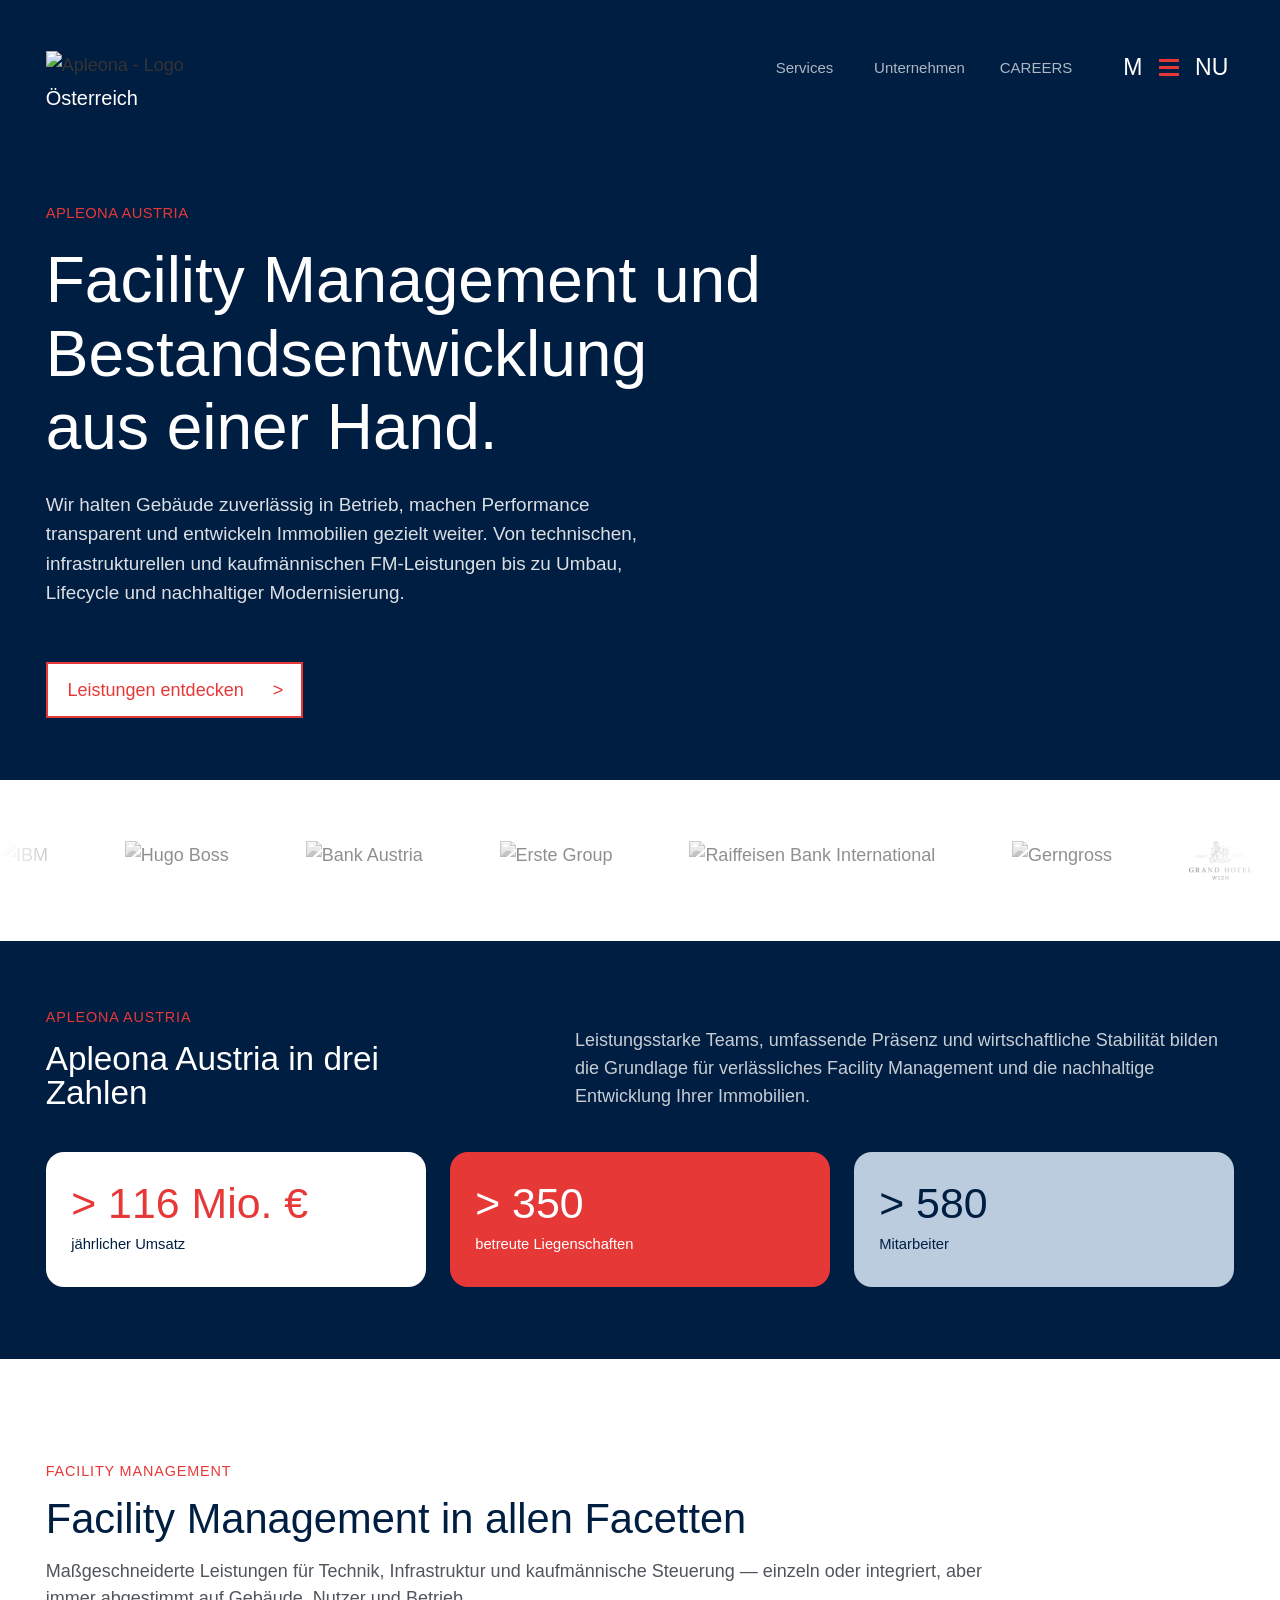
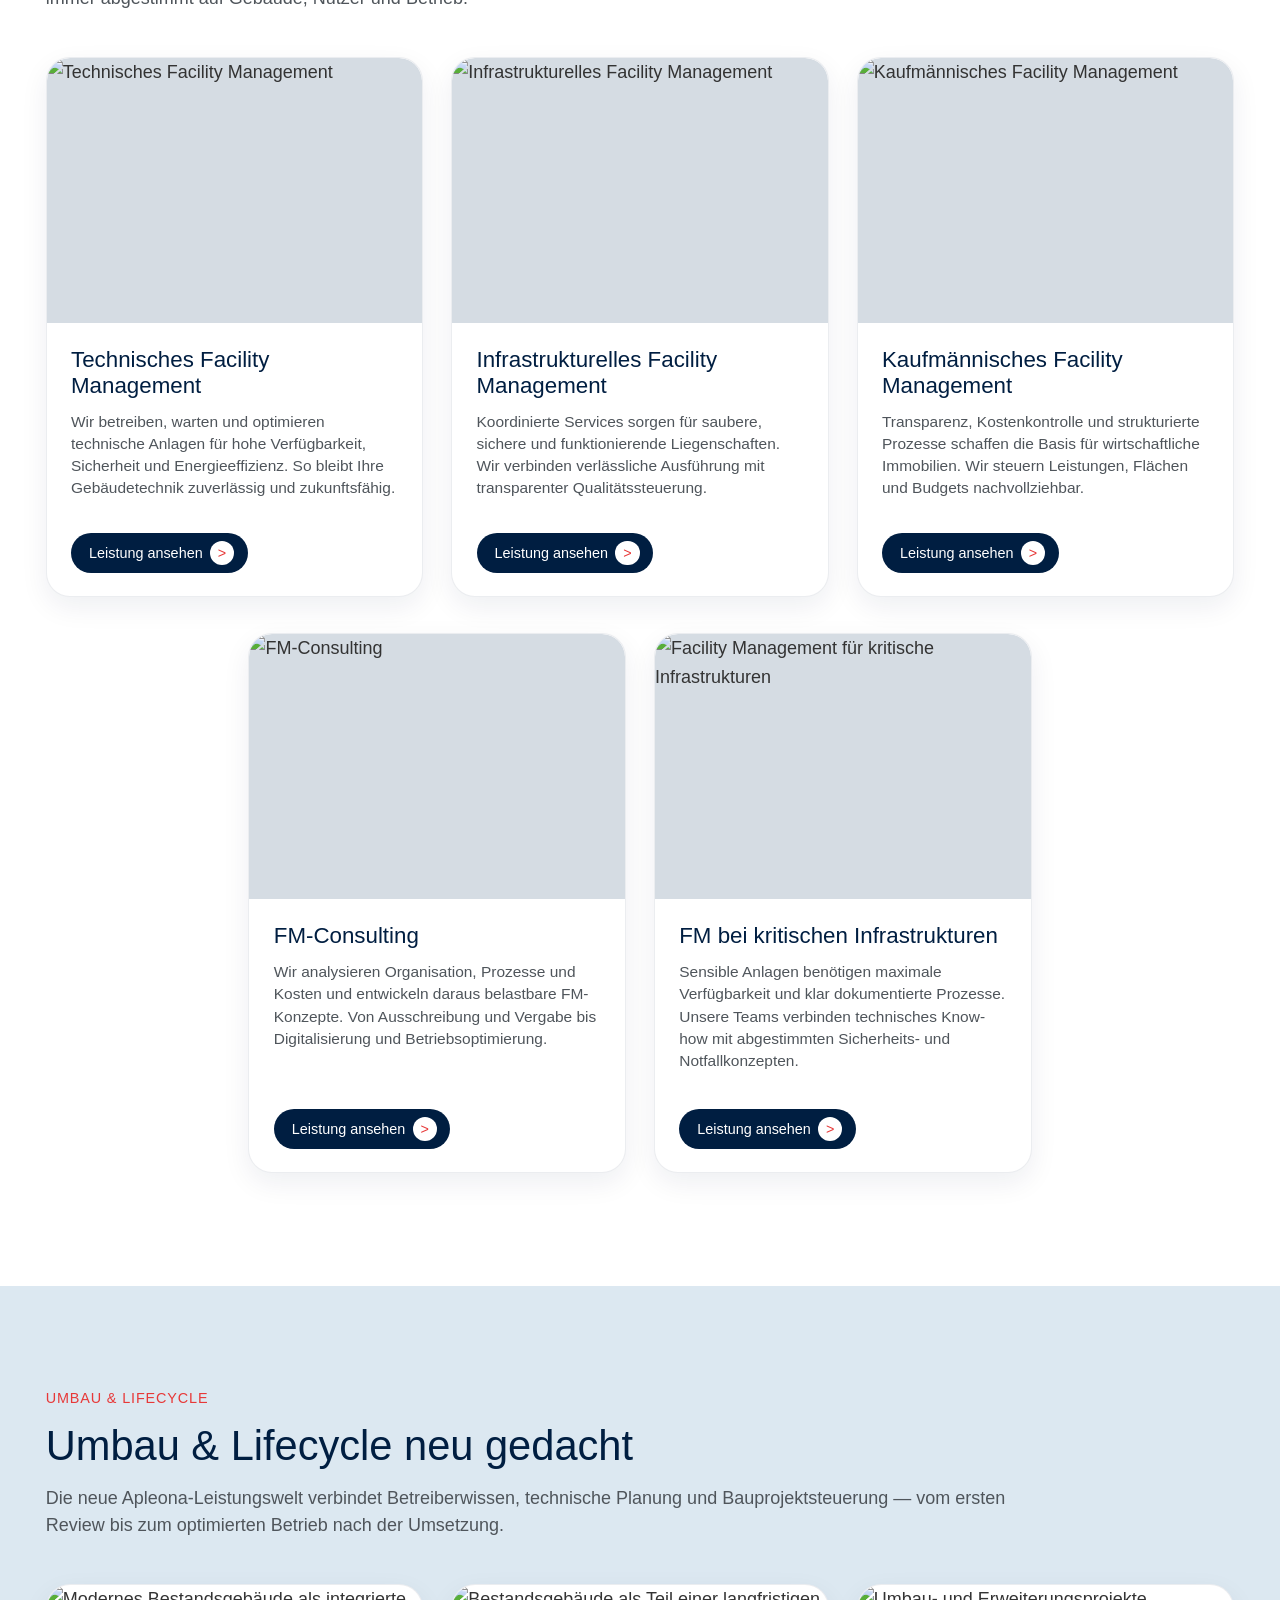
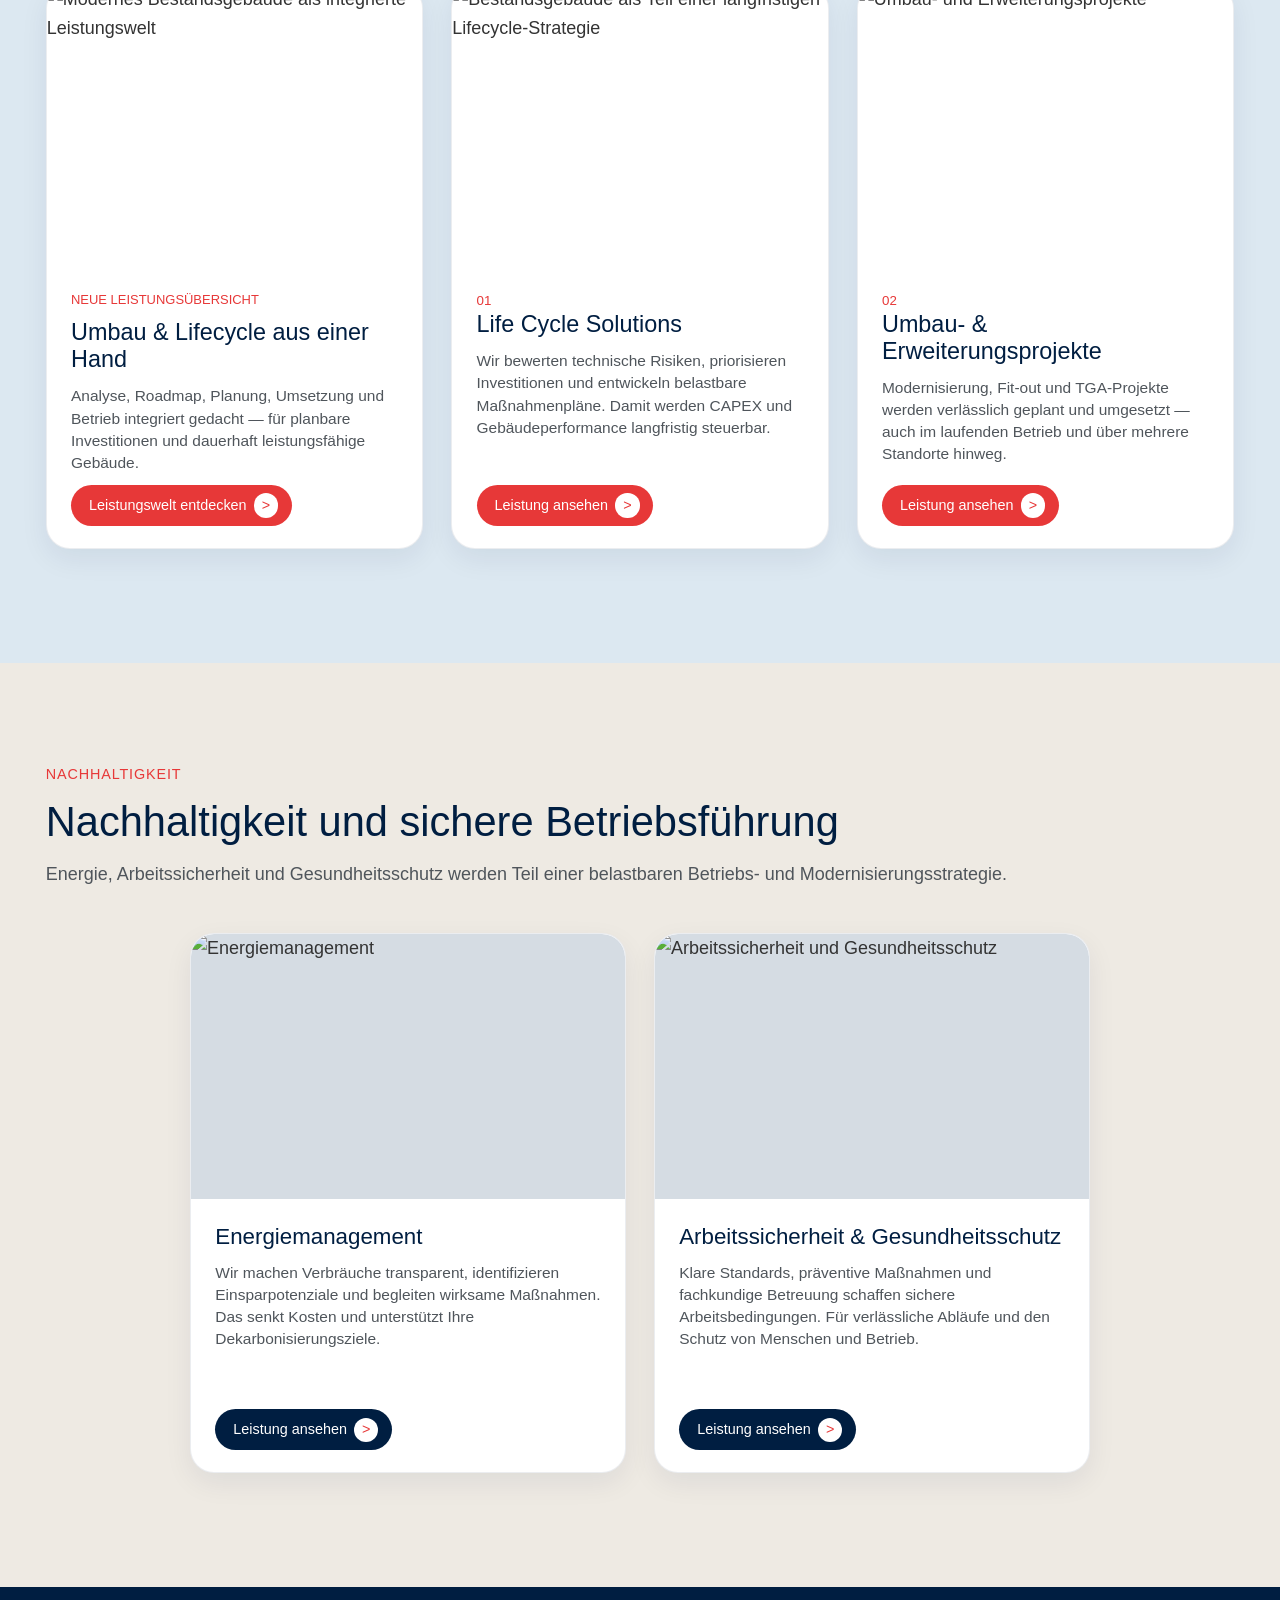
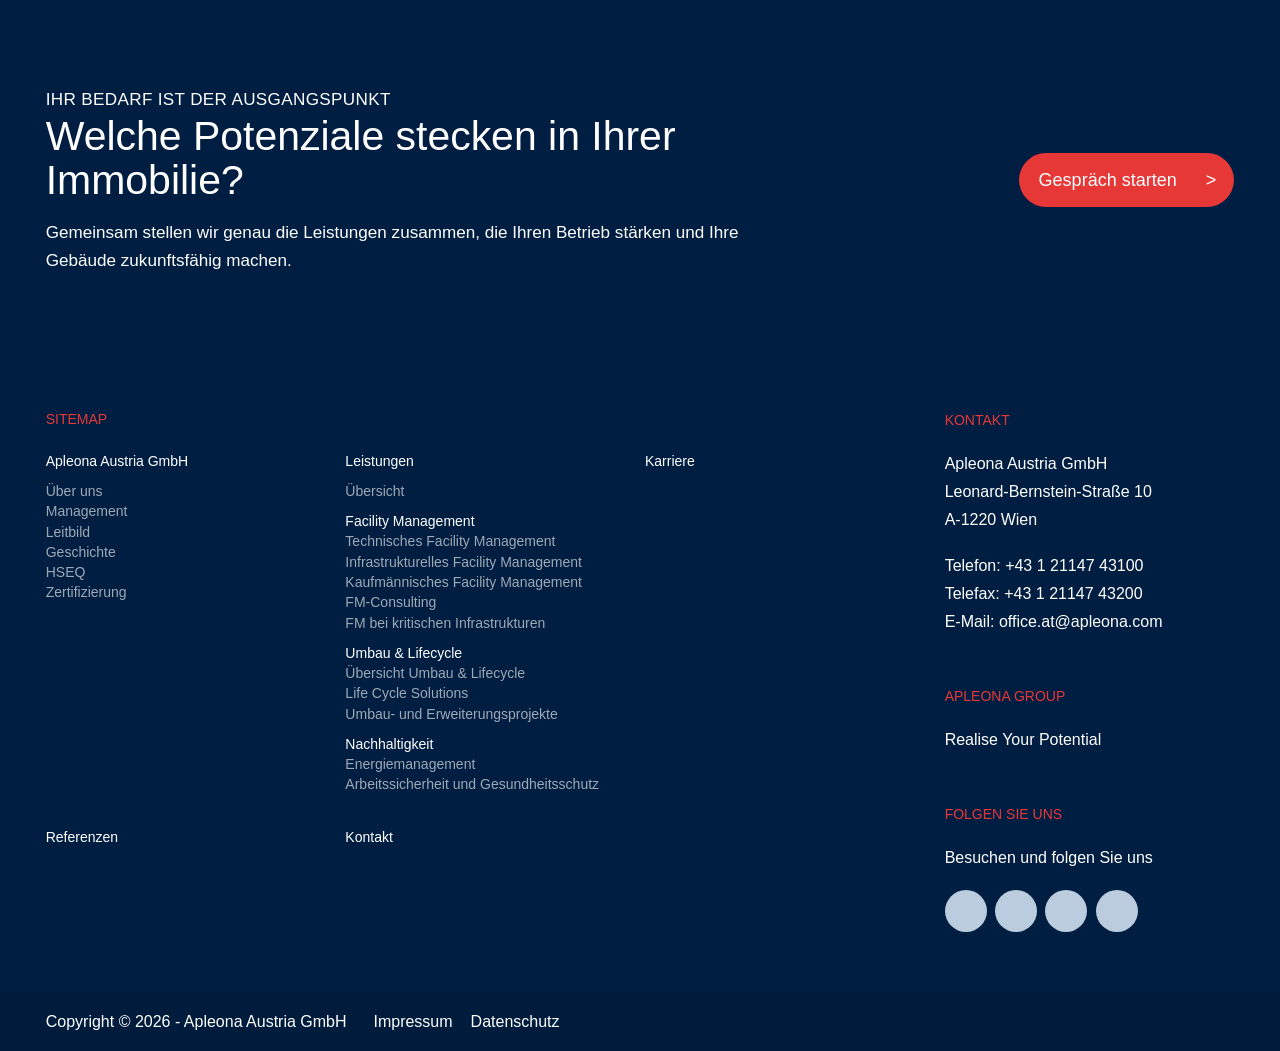
==== leistungen.html @ 9e75af47 "Add services overview page with video hero and polish styling Introduces leistungen.html with a full" ====
<!doctype html>
<html lang="de">
  <head>
    <meta charset="UTF-8" />
    <meta name="viewport" content="width=device-width, initial-scale=1.0" />
    <title>Leistungen | Apleona Austria GmbH</title>
    <meta
      name="description"
      content="Alle Leistungen von Apleona Austria im Überblick: Facility Management, Umbau &amp; Lifecycle sowie nachhaltige Gebäudelösungen."
    />
    <link rel="stylesheet" href="styles.css?v=20260805-13" />
  </head>
  <body class="home services-overview-page">
    <header class="header">
      <div class="header__inner">
        <a class="header__logo" href="index.html">
          <img
            src="https://apleona.at/typo3conf/ext/lin_template/Resources/Public/Images/logo.svg"
            width="223"
            height="33"
            alt="Apleona - Logo"
          />
          <span>Österreich</span>
        </a>

        <nav class="header__quicklinks" aria-label="Schnellnavigation">
          <button type="button" data-flyout-target="services">Services</button>
          <button type="button" data-flyout-target="company">
            Unternehmen
          </button>
          <a href="https://apleona.at/karriere/">Careers</a>
        </nav>

        <button
          class="header__toggle"
          type="button"
          aria-controls="flyout"
          aria-expanded="false"
        >
          <span>M</span>
          <span class="header__icon" aria-hidden="true"></span>
          <span>NU</span>
        </button>
      </div>

      <div class="flyout" id="flyout" aria-hidden="true">
        <div class="flyout__bar">
          <a class="flyout__brand" href="index.html">
            <img
              src="https://apleona.at/typo3conf/ext/lin_template/Resources/Public/Images/logo.svg"
              width="223"
              height="33"
              alt="Apleona - Logo"
            />
            <span>Realising potential</span>
          </a>
          <button
            class="flyout__close"
            type="button"
            aria-label="Menü schließen"
          >
            ×
          </button>
        </div>

        <div class="flyout__inner">
          <nav class="flyout__primary" aria-label="Hauptnavigation">
            <button type="button" data-menu-panel="company">
              Apleona Austria GmbH
            </button>
            <button type="button" data-menu-panel="services">Leistungen</button>
            <a href="https://apleona.at/karriere/">Karriere</a>
            <a href="https://apleona.at/referenzen/">Referenzen</a>
            <a href="https://apleona.at/kontakt/">Kontakt</a>
          </nav>

          <section class="flyout__secondary" data-panel="company">
            <h2>Apleona Austria GmbH</h2>
            <a href="https://apleona.at/apleona-austria-gmbh/ueber-uns/"
              >Über uns</a
            >
            <a href="https://apleona.at/apleona-austria-gmbh/management/"
              >Management</a
            >
            <a href="https://apleona.at/apleona-austria-gmbh/leitbild/"
              >Leitbild</a
            >
            <a href="https://apleona.at/apleona-austria-gmbh/geschichte/"
              >Geschichte</a
            >
            <a href="https://apleona.at/apleona-austria-gmbh/hseq/">HSEQ</a>
            <a href="https://apleona.at/apleona-austria-gmbh/zertifizierung/"
              >Zertifizierung</a
            >
          </section>

          <section class="flyout__secondary" data-panel="services">
            <h2>Leistungen</h2>
            <a href="leistungen.html">Übersicht</a>
            <button type="button" data-service-panel="facility">
              Facility Management
            </button>
            <button type="button" data-service-panel="real-estate">
              Umbau &amp; Lifecycle
            </button>
            <button type="button" data-service-panel="sustainability">
              Nachhaltigkeit
            </button>
          </section>

          <section
            class="flyout__tertiary"
            data-service-panel-content="facility"
          >
            <h2>Facility Management</h2>
            <a href="https://apleona.at/leistungen/technisches-facility-management/"
              >Technisches Facility Management</a
            >
            <a href="https://apleona.at/leistungen/infrastrukturelles-facility-management/"
              >Infrastrukturelles Facility Management</a
            >
            <a href="https://apleona.at/leistungen/kaufmaennisches-facility-management/"
              >Kaufmännisches Facility Management</a
            >
            <a href="https://apleona.at/leistungen/fm-consulting/"
              >FM-Consulting</a
            >
            <a href="https://apleona.at/leistungen/fm-bei-kritischen-infrastrukturen/"
              >FM bei kritischen Infrastrukturen</a
            >
          </section>

          <section
            class="flyout__tertiary"
            data-service-panel-content="real-estate"
          >
            <h2>Umbau &amp; Lifecycle</h2>
            <a href="umbau-lifecycle.html">Übersicht Umbau &amp; Lifecycle</a>
            <a href="https://apleona.at/leistungen/lebenszyklus-life-cycle-solutions/"
              >Lebenszyklus - Life Cycle Solutions</a
            >
            <a href="https://apleona.at/leistungen/umbau-und-erweiterungsprojekte-modernisieren/"
              >Umbau- und Erweiterungsprojekte</a
            >
          </section>

          <section
            class="flyout__tertiary"
            data-service-panel-content="sustainability"
          >
            <h2>Nachhaltigkeit</h2>
            <a href="https://apleona.at/leistungen/energiemanagement/"
              >Energiemanagement</a
            >
            <a href="https://apleona.at/leistungen/arbeitssicherheit-und-gesundheitsschutz/"
              >Arbeitssicherheit und Gesundheitsschutz</a
            >
          </section>

          <form class="flyout__search" action="https://apleona.at/suche/">
            <input
              type="search"
              name="tx_indexedsearch_pi2[search][sword]"
              placeholder="Ihr Suchbegriff"
            />
            <button type="submit" aria-label="Suche starten"></button>
          </form>
          <div class="flyout__language">Deutsch | English</div>
        </div>
      </div>
    </header>

    <main class="main services-page">
      <section class="services-hero">
        <div class="services-hero__video-stack" aria-hidden="true">
          <video muted playsinline class="is-active" src="assets/Hintergrundvideo/istockphoto-1438969724-640_adpp_is.mp4"></video>
          <video muted playsinline src="assets/Hintergrundvideo/istockphoto-2262100203-640_adpp_is.mp4"></video>
          <video muted playsinline src="assets/Hintergrundvideo/istockphoto-1646724024-640_adpp_is.mp4"></video>
          <video muted playsinline src="assets/Hintergrundvideo/istockphoto-1436385009-640_adpp_is.mp4"></video>
        </div>
        <div class="services-hero__shade"></div>
        <div class="row services-hero__content">
          <div class="services-hero__copy">
            <p>Apleona Austria</p>
            <h1>
              <span>Facility Management</span>
              <span>und</span>
              <span>Bestandsentwicklung</span>
              <span>aus einer Hand.</span>
            </h1>
            <p class="services-hero__intro">
              Wir halten Gebäude zuverlässig in Betrieb, machen Performance
              transparent und entwickeln Immobilien gezielt weiter. Von
              technischen, infrastrukturellen und kaufmännischen FM-Leistungen
              bis zu Umbau, Lifecycle und nachhaltiger Modernisierung.
            </p>
            <a href="#facility-management">Leistungen entdecken</a>
          </div>
        </div>
      </section>

      <section class="client-logos" aria-label="Referenzkunden">
        <div class="client-logos__track">
          <div class="client-logos__group" aria-hidden="false">
            <img src="https://upload.wikimedia.org/wikipedia/commons/thumb/5/51/IBM_logo.svg/250px-IBM_logo.svg.png" alt="IBM" loading="lazy" />
            <img src="https://upload.wikimedia.org/wikipedia/commons/thumb/5/5e/Hugo_Boss_logo_2021.svg/250px-Hugo_Boss_logo_2021.svg.png" alt="Hugo Boss" loading="lazy" />
            <img src="https://upload.wikimedia.org/wikipedia/commons/thumb/3/3d/Bank_Austria_logo.svg/250px-Bank_Austria_logo.svg.png" alt="Bank Austria" loading="lazy" />
            <img src="https://upload.wikimedia.org/wikipedia/commons/thumb/2/2a/Logo_Erste_Group_2023.svg/250px-Logo_Erste_Group_2023.svg.png" alt="Erste Group" loading="lazy" />
            <img src="https://upload.wikimedia.org/wikipedia/commons/thumb/c/c3/Logo_Raiffeisen_Bank_International_RBI_relaunch_2023.svg/250px-Logo_Raiffeisen_Bank_International_RBI_relaunch_2023.svg.png" alt="Raiffeisen Bank International" loading="lazy" />
            <img src="https://www.gerngross.at/wp-content/themes/ses/assets/images/gerngross/logo/logo.svg?v=1785915413" alt="Gerngross" loading="lazy" />
            <img src="assets/logos/grand-hotel-wien.png" alt="Grand Hotel Wien" loading="lazy" />
          </div>
          <div class="client-logos__group" aria-hidden="true">
            <img src="https://upload.wikimedia.org/wikipedia/commons/thumb/5/51/IBM_logo.svg/250px-IBM_logo.svg.png" alt="" loading="lazy" />
            <img src="https://upload.wikimedia.org/wikipedia/commons/thumb/5/5e/Hugo_Boss_logo_2021.svg/250px-Hugo_Boss_logo_2021.svg.png" alt="" loading="lazy" />
            <img src="https://upload.wikimedia.org/wikipedia/commons/thumb/3/3d/Bank_Austria_logo.svg/250px-Bank_Austria_logo.svg.png" alt="" loading="lazy" />
            <img src="https://upload.wikimedia.org/wikipedia/commons/thumb/2/2a/Logo_Erste_Group_2023.svg/250px-Logo_Erste_Group_2023.svg.png" alt="" loading="lazy" />
            <img src="https://upload.wikimedia.org/wikipedia/commons/thumb/c/c3/Logo_Raiffeisen_Bank_International_RBI_relaunch_2023.svg/250px-Logo_Raiffeisen_Bank_International_RBI_relaunch_2023.svg.png" alt="" loading="lazy" />
            <img src="https://www.gerngross.at/wp-content/themes/ses/assets/images/gerngross/logo/logo.svg?v=1785915413" alt="" loading="lazy" />
            <img src="assets/logos/grand-hotel-wien.png" alt="" loading="lazy" />
          </div>
        </div>
      </section>

      <section class="services-kpis" aria-labelledby="kpi-heading">
        <div class="row services-kpis__intro">
          <div>
            <p>Apleona Austria</p>
            <h2 id="kpi-heading">Apleona Austria in drei Zahlen</h2>
          </div>
          <p>
            Leistungsstarke Teams, umfassende Präsenz und wirtschaftliche
            Stabilität bilden die Grundlage für verlässliches Facility
            Management und die nachhaltige Entwicklung Ihrer Immobilien.
          </p>
        </div>

        <div class="row services-kpis__grid">
          <article class="services-kpi services-kpi--light">
            <strong>&gt; 116 Mio. €</strong>
            <span>jährlicher Umsatz</span>
          </article>
          <article class="services-kpi services-kpi--red">
            <strong>&gt; 350</strong>
            <span>betreute Liegenschaften</span>
          </article>
          <article class="services-kpi services-kpi--blue">
            <strong>&gt; 580</strong>
            <span>Mitarbeiter</span>
          </article>
        </div>
      </section>

      <section class="service-group" id="facility-management">
        <div class="row service-group__heading">
          <div>
            <span>01</span>
            <p class="section-kicker">Facility Management</p>
          </div>
          <div>
            <h2>Facility Management in allen Facetten</h2>
            <p>
              Maßgeschneiderte Leistungen für Technik, Infrastruktur und
              kaufmännische Steuerung — einzeln oder integriert, aber immer
              abgestimmt auf Gebäude, Nutzer und Betrieb.
            </p>
          </div>
        </div>

        <div class="row service-card-grid service-card-grid--five">
          <a class="overview-card" href="https://apleona.at/leistungen/technisches-facility-management/">
            <div class="overview-card__image">
              <img src="https://apleona.at/fileadmin/Content/Leistungen_TFM_aw640x768-b640.jpg" alt="Technisches Facility Management" />
              <span>Technik</span>
            </div>
            <div class="overview-card__body">
              <h3>Technisches Facility Management</h3>
              <p>Wir betreiben, warten und optimieren technische Anlagen für hohe Verfügbarkeit, Sicherheit und Energieeffizienz. So bleibt Ihre Gebäudetechnik zuverlässig und zukunftsfähig.</p>
              <strong>Leistung ansehen</strong>
            </div>
          </a>

          <a class="overview-card" href="https://apleona.at/leistungen/infrastrukturelles-facility-management/">
            <div class="overview-card__image">
              <img src="https://apleona.at/fileadmin/Content/Leistungen_IFM_aw640x768-b640.jpg" alt="Infrastrukturelles Facility Management" style="object-position: center 20%;" />
              <span>Infrastruktur</span>
            </div>
            <div class="overview-card__body">
              <h3>Infrastrukturelles Facility Management</h3>
              <p>Koordinierte Services sorgen für saubere, sichere und funktionierende Liegenschaften. Wir verbinden verlässliche Ausführung mit transparenter Qualitätssteuerung.</p>
              <strong>Leistung ansehen</strong>
            </div>
          </a>

          <a class="overview-card" href="https://apleona.at/leistungen/kaufmaennisches-facility-management/">
            <div class="overview-card__image">
              <img src="https://apleona.at/fileadmin/Content/Leistungen_KFM_aw640x768-b640.jpg" alt="Kaufmännisches Facility Management" />
              <span>Steuerung</span>
            </div>
            <div class="overview-card__body">
              <h3>Kaufmännisches Facility Management</h3>
              <p>Transparenz, Kostenkontrolle und strukturierte Prozesse schaffen die Basis für wirtschaftliche Immobilien. Wir steuern Leistungen, Flächen und Budgets nachvollziehbar.</p>
              <strong>Leistung ansehen</strong>
            </div>
          </a>

          <a class="overview-card" href="https://apleona.at/leistungen/fm-consulting/">
            <div class="overview-card__image">
              <img src="https://apleona.at/fileadmin/Content/Leistungen_FM-Consulting_aw640x768-b640.jpg" alt="FM-Consulting" />
              <span>Beratung</span>
            </div>
            <div class="overview-card__body">
              <h3>FM-Consulting</h3>
              <p>Wir analysieren Organisation, Prozesse und Kosten und entwickeln daraus belastbare FM-Konzepte. Von Ausschreibung und Vergabe bis Digitalisierung und Betriebsoptimierung.</p>
              <strong>Leistung ansehen</strong>
            </div>
          </a>

          <a class="overview-card overview-card--wide" href="https://apleona.at/leistungen/fm-bei-kritischen-infrastrukturen/">
            <div class="overview-card__image">
              <img src="https://apleona.at/fileadmin/Content/Leistungen_RZ_aw640x768-b640.jpg" alt="Facility Management für kritische Infrastrukturen" />
              <span>Kritische Infrastruktur</span>
            </div>
            <div class="overview-card__body">
              <h3>FM bei kritischen Infrastrukturen</h3>
              <p>Sensible Anlagen benötigen maximale Verfügbarkeit und klar dokumentierte Prozesse. Unsere Teams verbinden technisches Know-how mit abgestimmten Sicherheits- und Notfallkonzepten.</p>
              <strong>Leistung ansehen</strong>
            </div>
          </a>
        </div>
      </section>

      <section class="service-group service-group--featured" id="umbau-lifecycle">
        <div class="row service-group__heading service-group__heading--dark">
          <div>
            <span>02</span>
            <p class="section-kicker">Umbau &amp; Lifecycle</p>
          </div>
          <div>
            <h2>Umbau &amp; Lifecycle neu gedacht</h2>
            <p>
              Die neue Apleona-Leistungswelt verbindet Betreiberwissen,
              technische Planung und Bauprojektsteuerung — vom ersten Review
              bis zum optimierten Betrieb nach der Umsetzung.
            </p>
          </div>
        </div>

        <div class="row lifecycle-spotlight">
          <a class="lifecycle-spotlight__lead" href="umbau-lifecycle.html">
            <img src="https://apleona.at/fileadmin/_processed_/c/5/csm_apl_17_karriere2_1024x768px_3ae9cf748e.jpg" alt="Modernes Bestandsgebäude als integrierte Leistungswelt" />
            <div>
              <p>Neue Leistungsübersicht</p>
              <h3>Umbau &amp; Lifecycle aus einer Hand</h3>
              <span>Analyse, Roadmap, Planung, Umsetzung und Betrieb integriert gedacht — für planbare Investitionen und dauerhaft leistungsfähige Gebäude.</span>
              <strong>Leistungswelt entdecken</strong>
            </div>
          </a>

          <div class="lifecycle-spotlight__details">
            <a href="https://apleona.at/leistungen/lebenszyklus-life-cycle-solutions/">
              <img src="https://apleona.at/fileadmin/ExampleContent/Bilder/Gebaeudeansichten_ATZ.jpg" alt="Bestandsgebäude als Teil einer langfristigen Lifecycle-Strategie" />
              <div>
                <span>01</span>
                <h3>Life Cycle Solutions</h3>
                <p>Wir bewerten technische Risiken, priorisieren Investitionen und entwickeln belastbare Maßnahmenpläne. Damit werden CAPEX und Gebäudeperformance langfristig steuerbar.</p>
                <strong>Leistung ansehen</strong>
              </div>
            </a>
            <a href="https://apleona.at/leistungen/umbau-und-erweiterungsprojekte-modernisieren/">
              <img src="https://apleona.at/fileadmin/Content/Leistungen_Umbau_aw640x768-b640.jpg" alt="Umbau- und Erweiterungsprojekte" />
              <div>
                <span>02</span>
                <h3>Umbau- &amp; Erweiterungsprojekte</h3>
                <p>Modernisierung, Fit-out und TGA-Projekte werden verlässlich geplant und umgesetzt — auch im laufenden Betrieb und über mehrere Standorte hinweg.</p>
                <strong>Leistung ansehen</strong>
              </div>
            </a>
          </div>
        </div>
      </section>

      <section class="service-group service-group--soft" id="nachhaltigkeit">
        <div class="row service-group__heading">
          <div>
            <span>03</span>
            <p class="section-kicker">Nachhaltigkeit</p>
          </div>
          <div>
            <h2>Nachhaltigkeit und sichere Betriebsführung</h2>
            <p>
              Energie, Arbeitssicherheit und Gesundheitsschutz werden Teil
              einer belastbaren Betriebs- und Modernisierungsstrategie.
            </p>
          </div>
        </div>

        <div class="row service-card-grid service-card-grid--two">
          <a class="overview-card overview-card--horizontal" href="https://apleona.at/leistungen/energiemanagement/">
            <div class="overview-card__image">
              <img src="https://apleona.at/fileadmin/ExampleContent/Bilder/Energiemanagement_klein_01.jpg" alt="Energiemanagement" />
              <span>Energie</span>
            </div>
            <div class="overview-card__body">
              <h3>Energiemanagement</h3>
              <p>Wir machen Verbräuche transparent, identifizieren Einsparpotenziale und begleiten wirksame Maßnahmen. Das senkt Kosten und unterstützt Ihre Dekarbonisierungsziele.</p>
              <strong>Leistung ansehen</strong>
            </div>
          </a>

          <a class="overview-card overview-card--horizontal" href="https://apleona.at/leistungen/arbeitssicherheit-und-gesundheitsschutz/">
            <div class="overview-card__image">
              <img src="https://apleona.at/fileadmin/ExampleContent/Bilder/Leistungen_ASG_aw640x768-b640.jpg" alt="Arbeitssicherheit und Gesundheitsschutz" />
              <span>HSEQ</span>
            </div>
            <div class="overview-card__body">
              <h3>Arbeitssicherheit &amp; Gesundheitsschutz</h3>
              <p>Klare Standards, präventive Maßnahmen und fachkundige Betreuung schaffen sichere Arbeitsbedingungen. Für verlässliche Abläufe und den Schutz von Menschen und Betrieb.</p>
              <strong>Leistung ansehen</strong>
            </div>
          </a>
        </div>
      </section>

      <section class="services-cta">
        <div class="row services-cta__grid">
          <div>
            <p class="section-kicker">Ihr Bedarf ist der Ausgangspunkt</p>
            <h2>Welche Potenziale stecken in Ihrer Immobilie?</h2>
            <p>
              Gemeinsam stellen wir genau die Leistungen zusammen, die Ihren
              Betrieb stärken und Ihre Gebäude zukunftsfähig machen.
            </p>
          </div>
          <a href="mailto:office.at@apleona.com?subject=Anfrage%20zu%20Apleona%20Leistungen">Gespräch starten</a>
        </div>
      </section>
    </main>

    <footer class="footer">
      <div class="footer__internal">
        <div class="row footer__grid">
          <section class="footer__sitemap">
            <h4>Sitemap</h4>
            <nav>
              <ul class="footer__menu">
                <li>
                  Apleona Austria GmbH
                  <ul>
                    <li><a href="https://apleona.at/apleona-austria-gmbh/ueber-uns/">Über uns</a></li>
                    <li><a href="https://apleona.at/apleona-austria-gmbh/management/">Management</a></li>
                    <li><a href="https://apleona.at/apleona-austria-gmbh/leitbild/">Leitbild</a></li>
                    <li><a href="https://apleona.at/apleona-austria-gmbh/geschichte/">Geschichte</a></li>
                    <li><a href="https://apleona.at/apleona-austria-gmbh/hseq/">HSEQ</a></li>
                    <li><a href="https://apleona.at/apleona-austria-gmbh/zertifizierung/">Zertifizierung</a></li>
                  </ul>
                </li>
                <li>
                  Leistungen
                  <ul>
                    <li><a href="leistungen.html">Übersicht</a></li>
                    <li><strong>Facility Management</strong></li>
                    <li><a href="https://apleona.at/leistungen/technisches-facility-management/">Technisches Facility Management</a></li>
                    <li><a href="https://apleona.at/leistungen/infrastrukturelles-facility-management/">Infrastrukturelles Facility Management</a></li>
                    <li><a href="https://apleona.at/leistungen/kaufmaennisches-facility-management/">Kaufmännisches Facility Management</a></li>
                    <li><a href="https://apleona.at/leistungen/fm-consulting/">FM-Consulting</a></li>
                    <li><a href="https://apleona.at/leistungen/fm-bei-kritischen-infrastrukturen/">FM bei kritischen Infrastrukturen</a></li>
                    <li><strong>Umbau &amp; Lifecycle</strong></li>
                    <li><a href="umbau-lifecycle.html">Übersicht Umbau &amp; Lifecycle</a></li>
                    <li><a href="https://apleona.at/leistungen/lebenszyklus-life-cycle-solutions/">Life Cycle Solutions</a></li>
                    <li><a href="https://apleona.at/leistungen/umbau-und-erweiterungsprojekte-modernisieren/">Umbau- und Erweiterungsprojekte</a></li>
                    <li><strong>Nachhaltigkeit</strong></li>
                    <li><a href="https://apleona.at/leistungen/energiemanagement/">Energiemanagement</a></li>
                    <li><a href="https://apleona.at/leistungen/arbeitssicherheit-und-gesundheitsschutz/">Arbeitssicherheit und Gesundheitsschutz</a></li>
                  </ul>
                </li>
                <li><a href="https://apleona.at/karriere/">Karriere</a></li>
                <li><a href="https://apleona.at/referenzen/">Referenzen</a></li>
                <li><a href="https://apleona.at/kontakt/">Kontakt</a></li>
              </ul>
            </nav>
          </section>

          <section class="footer__side">
            <h4>Kontakt</h4>
            <p>Apleona Austria GmbH<br />Leonard-Bernstein-Straße 10<br />A-1220 Wien</p>
            <p>Telefon: +43 1 21147 43100<br />Telefax: +43 1 21147 43200<br />E-Mail: <a href="mailto:office.at@apleona.com">office.at@apleona.com</a></p>
          </section>
          <section class="footer__side">
            <h4>Apleona Group</h4>
            <p><a href="https://www.apleona.com/" target="_blank" rel="noreferrer">Realise Your Potential</a></p>
          </section>
          <section class="footer__side socialshare">
            <h4>Folgen Sie uns</h4>
            <p>Besuchen und folgen Sie uns</p>
            <a class="socialshare__facebook" href="https://www.facebook.com/ApleonaAT/" target="_blank" rel="noreferrer">Facebook</a>
            <a class="socialshare__linkedin" href="https://www.linkedin.com/company/apleona/" target="_blank" rel="noreferrer">LinkedIn</a>
            <a class="socialshare__xing" href="https://www.xing.com/companies/apleonahsggmbh%C3%B6sterreich" target="_blank" rel="noreferrer">Xing</a>
            <a class="socialshare__instagram" href="https://www.instagram.com/apleona_austria/" target="_blank" rel="noreferrer">Instagram</a>
          </section>
        </div>
      </div>
      <div class="footer__legal">
        <div class="row">
          <p>Copyright &copy; 2026 - Apleona Austria GmbH &nbsp;<a href="https://apleona.at/informationen/impressum/">Impressum</a><a href="https://apleona.at/informationen/datenschutz/">Datenschutz</a></p>
        </div>
      </div>
    </footer>

    <script>
      const flyout = document.querySelector("#flyout");
      const toggle = document.querySelector(".header__toggle");
      const targets = document.querySelectorAll("[data-flyout-target]");
      const menuPanels = document.querySelectorAll("[data-panel]");
      const primaryItems = document.querySelectorAll("[data-menu-panel]");
      const serviceItems = document.querySelectorAll("[data-service-panel]");
      const servicePanels = document.querySelectorAll("[data-service-panel-content]");
      const closeButton = document.querySelector(".flyout__close");

      function clearServicePanels() {
        serviceItems.forEach((item) => item.classList.remove("is-active"));
        servicePanels.forEach((panel) => panel.classList.remove("is-active"));
      }

      function showMenuPanel(panelName) {
        primaryItems.forEach((item) => item.classList.toggle("is-active", item.dataset.menuPanel === panelName));
        menuPanels.forEach((panel) => panel.classList.toggle("is-active", panel.dataset.panel === panelName));
        clearServicePanels();
      }

      function showServicePanel(panelName) {
        serviceItems.forEach((item) => item.classList.toggle("is-active", item.dataset.servicePanel === panelName));
        servicePanels.forEach((panel) => panel.classList.toggle("is-active", panel.dataset.servicePanelContent === panelName));
      }

      function openFlyout(panelName = null) {
        document.body.classList.add("flyout-open");
        toggle.setAttribute("aria-expanded", "true");
        flyout.setAttribute("aria-hidden", "false");
        showMenuPanel(panelName);
      }

      function closeFlyout() {
        document.body.classList.remove("flyout-open");
        toggle.setAttribute("aria-expanded", "false");
        flyout.setAttribute("aria-hidden", "true");
      }

      toggle.addEventListener("click", () => document.body.classList.contains("flyout-open") ? closeFlyout() : openFlyout());
      targets.forEach((target) => target.addEventListener("click", () => openFlyout(target.dataset.flyoutTarget)));
      primaryItems.forEach((item) => item.addEventListener("click", () => showMenuPanel(item.dataset.menuPanel)));
      serviceItems.forEach((item) => item.addEventListener("click", () => showServicePanel(item.dataset.servicePanel)));
      closeButton.addEventListener("click", closeFlyout);
      document.addEventListener("keydown", (event) => event.key === "Escape" && closeFlyout());

      const heroVideos = document.querySelectorAll(".services-hero__video-stack video");
      if (heroVideos.length) {
        const heroVideoMaxDuration = 7000;
        let heroVideoIndex = 0;
        let heroVideoTimer = null;

        function playHeroVideo(index) {
          heroVideos.forEach((video, i) => {
            if (i === index) {
              video.classList.add("is-active");
            } else {
              video.classList.remove("is-active");
              video.pause();
            }
          });
          const video = heroVideos[index];
          video.currentTime = 0;
          video.play();
          clearTimeout(heroVideoTimer);
          heroVideoTimer = setTimeout(advanceHeroVideo, heroVideoMaxDuration);
        }

        function advanceHeroVideo() {
          heroVideoIndex = (heroVideoIndex + 1) % heroVideos.length;
          playHeroVideo(heroVideoIndex);
        }

        heroVideos.forEach((video) => video.addEventListener("ended", advanceHeroVideo));
        playHeroVideo(0);
      }
    </script>
  </body>
</html>
---- styles.css ----
@font-face {
  font-family: "Radikal W01 Light";
  src: url("https://apleona.at/typo3conf/ext/lin_template/Resources/Public/Fonts/0610a288-0141-4605-b16b-eeaa58e7806d.woff")
    format("woff");
  font-weight: 300;
}

@font-face {
  font-family: "Radikal W01 Regular";
  src: url("https://apleona.at/typo3conf/ext/lin_template/Resources/Public/Fonts/592b7d02-7d84-4f43-aabd-983f8493582f.woff")
    format("woff");
  font-weight: 400;
}

@font-face {
  font-family: "Radikal W01 Medium";
  src: url("https://apleona.at/typo3conf/ext/lin_template/Resources/Public/Fonts/a583bfda-a81b-49ea-afde-85a5035cf5bc.woff")
    format("woff");
  font-weight: 500;
}

:root {
  --ap-red: #e73838;
  --ap-ink: #333333;
  --ap-blue: #001e41;
  --ap-line: #bec4c7;
  --ap-soft: rgba(0, 30, 65, 0.06);
  --ap-white: #ffffff;
}

* {
  box-sizing: border-box;
}

html {
  font-size: 18px;
}

body {
  margin: 0;
  background: var(--ap-white);
  color: var(--ap-ink);
  font-family: "Radikal W01 Light", Arial, sans-serif;
  font-weight: 300;
  line-height: 1.6;
  -webkit-font-smoothing: antialiased;
}

a {
  color: inherit;
  text-decoration: none;
  transition: color 0.25s ease;
}

a:hover,
button:hover {
  color: var(--ap-red);
}

button {
  border: 0;
  background: transparent;
  color: inherit;
  font: inherit;
  cursor: pointer;
}

img {
  display: block;
  max-width: 100%;
  height: auto;
}

.row {
  width: min(92.857vw, 1190px);
  margin: 0 auto;
}

.header {
  position: relative;
  z-index: 20;
  height: 7.7777777778rem;
  padding: 2.7777777778rem 0;
  background: var(--ap-blue);
}

.header__inner {
  position: relative;
  width: min(92.857vw, 1190px);
  min-height: 0;
  margin: 0 auto;
  display: flex;
  align-items: center;
}

.header__logo {
  position: relative;
  display: inline-block;
}

.header__logo img {
  width: 223px;
  height: 33px;
}

.header__logo span {
  position: absolute;
  left: 0;
  bottom: -1.66rem;
  color: var(--ap-white);
  font-family: "Radikal W01 Light", Arial, sans-serif;
  font-size: 1.1111111111rem;
  white-space: nowrap;
}

.header__quicklinks {
  margin-left: auto;
  margin-right: 2.5rem;
  display: flex;
  align-items: center;
  gap: 1.6rem;
  color: var(--ap-white);
  font-family: "Radikal W01 Regular", Arial, sans-serif;
  font-size: 0.8333333333rem;
  line-height: 1.8333333333rem;
  text-transform: uppercase;
  opacity: 0.68;
}

.header__toggle {
  display: inline-flex;
  align-items: center;
  gap: 0.35rem;
  color: var(--ap-white);
  font-family: "Radikal W01 Regular", Arial, sans-serif;
  font-size: 1.2777777778rem;
  line-height: 1.8333333333rem;
}

.header__icon {
  position: relative;
  display: inline-block;
  width: 1.1111111111rem;
  height: 0.9444444444rem;
  margin: auto 0.5555555556rem;
  background: linear-gradient(
    to bottom,
    rgba(231, 56, 56, 0) 0,
    rgba(231, 56, 56, 0) 0.3888888889rem,
    var(--ap-red) 0.3888888889rem,
    var(--ap-red) 0.5555555556rem,
    rgba(231, 56, 56, 0) 0.5555555556rem,
    rgba(231, 56, 56, 0) 100%
  );
}

.header__icon::before,
.header__icon::after {
  position: absolute;
  left: 0;
  right: 0;
  height: 0.1666666667rem;
  background: var(--ap-red);
  content: "";
  transition: transform 0.3s ease;
}

.header__icon::before {
  top: 0;
}

.header__icon::after {
  bottom: 0;
}

.flyout-open .header__icon {
  background: transparent;
}

.flyout-open .header__icon::before {
  top: 0.36rem;
  transform: rotate(45deg);
}

.flyout-open .header__icon::after {
  bottom: 0.39rem;
  transform: rotate(-45deg);
}

.flyout {
  position: fixed;
  top: 0;
  left: 0;
  right: 0;
  bottom: 0;
  z-index: 100;
  display: none;
  overflow: auto;
  background: #fff;
}

.flyout-open .flyout {
  display: block;
}

.flyout-open .header__quicklinks,
.flyout-open .main,
.flyout-open .footer {
  display: none;
}

.flyout__bar {
  width: min(88vw, 1460px);
  margin: 0 auto;
  padding: 3.7rem 0 3.15rem;
  display: flex;
  align-items: flex-start;
  justify-content: space-between;
}

.flyout__brand {
  display: inline-flex;
  flex-direction: column;
}

.flyout__brand img {
  width: 236px;
  height: auto;
}

.flyout__brand span {
  margin-top: 0.05rem;
  color: var(--ap-blue);
  font-family: "Radikal W01 Regular", Arial, sans-serif;
  font-size: 1.25rem;
  line-height: 1.1;
}

.flyout__close {
  color: var(--ap-red);
  font-family: Arial, sans-serif;
  font-size: 2.6rem;
  line-height: 1;
}

.flyout__inner {
  width: min(88vw, 1460px);
  min-height: calc(100vh - 180px);
  margin: 0 auto;
  display: grid;
  grid-template-columns: repeat(3, minmax(0, 1fr));
  column-gap: clamp(4.7rem, 6.6vw, 7rem);
  align-content: start;
  position: relative;
}

.flyout__primary,
.flyout__secondary,
.flyout__tertiary {
  position: relative;
  display: block;
}

.flyout__primary {
  grid-column: 1;
}

.flyout__secondary {
  grid-column: 2;
  display: none;
}

.flyout__secondary.is-active {
  display: block;
}

.flyout__tertiary {
  grid-column: 3;
  display: none;
}

.flyout__tertiary.is-active {
  display: block;
}

.flyout__primary a,
.flyout__primary button,
.flyout__secondary a,
.flyout__secondary button,
.flyout__tertiary a {
  position: relative;
  width: 100%;
  display: block;
  border-bottom: 2px solid #baccdd;
  color: var(--ap-blue);
  font-family: "Radikal W01 Regular", Arial, sans-serif;
  text-align: left;
  text-decoration: none;
  transition:
    color 0.18s ease,
    border-color 0.18s ease;
}

.flyout__primary a,
.flyout__primary button {
  padding: 0.92rem 3.25rem 0.92rem 0;
  font-size: clamp(1.72rem, 1.85vw, 2.12rem);
  line-height: 1.26;
}

.flyout__secondary a,
.flyout__secondary button,
.flyout__tertiary a {
  padding: 0.84rem 3.25rem 0.84rem 0;
  font-size: clamp(1.16rem, 1.22vw, 1.38rem);
  line-height: 1.5;
}

.flyout__secondary h2,
.flyout__tertiary h2 {
  margin: 0 0 0.92rem;
  padding: 0.86rem 0 0.96rem;
  border-bottom: 2px solid #baccdd;
  color: var(--ap-blue);
  font-family: "Radikal W01 Regular", Arial, sans-serif;
  font-size: clamp(1.03rem, 1.16vw, 1.24rem);
  line-height: 1.2;
  text-transform: uppercase;
}

.flyout__primary button::after,
.flyout__secondary button::after {
  position: absolute;
  left: 0;
  top: 50%;
  width: 100%;
  height: 0.12em;
  content: "";
  background: currentColor;
  transform: scaleX(0);
  transform-origin: right center;
}

.flyout__primary button::before,
.flyout__secondary button::before {
  position: absolute;
  right: 0;
  top: 50%;
  width: 1.2em;
  height: 1.05em;
  content: "→";
  font-family: Arial, sans-serif;
  font-size: 1.05em;
  line-height: 1;
  transform: translateY(-50%);
}

.flyout__primary a:hover,
.flyout__primary button:hover,
.flyout__primary button.is-active,
.flyout__secondary a:hover,
.flyout__secondary button:hover,
.flyout__secondary button.is-active,
.flyout__tertiary a:hover {
  color: var(--ap-red);
  border-color: var(--ap-red);
}

.flyout__search {
  position: absolute;
  left: 0;
  bottom: 4.2rem;
  width: calc((100% - clamp(4.7rem, 6.6vw, 7rem) * 2) / 3);
}

.flyout__search input {
  width: calc(100% - 48px);
  height: 3rem;
  border: 0;
  border-bottom: 0;
  padding: 0;
  color: var(--ap-blue);
  font-family: "Radikal W01 Regular", Arial, sans-serif;
  font-size: 1.05rem;
  outline: 0;
}

.flyout__search button {
  position: absolute;
  top: 0.3rem;
  right: 0;
  width: 2.2rem;
  height: 2.2rem;
  background: transparent;
}

.flyout__search button::after {
  position: absolute;
  inset: 0;
  border: 0.24rem solid var(--ap-blue);
  border-radius: 50%;
  content: "";
}

.flyout__search button::before {
  position: absolute;
  right: -0.18rem;
  bottom: 0.02rem;
  width: 0.9rem;
  height: 0.24rem;
  background: var(--ap-blue);
  content: "";
  transform: rotate(45deg);
}

.flyout__language {
  position: absolute;
  left: 0;
  bottom: 1.15rem;
  color: var(--ap-blue);
  font-family: "Radikal W01 Regular", Arial, sans-serif;
  font-size: 0.95rem;
}

.main {
  min-height: 100vh;
  margin-bottom: 5.55rem;
}

.hero {
  position: relative;
  height: 37vw;
  min-height: 23.3333333333rem;
  max-height: 26.1111111111rem;
  overflow: hidden;
  background: #4c668b;
}

.hero img {
  position: absolute;
  right: 0;
  bottom: 0;
  width: 100%;
  height: 100%;
  object-fit: cover;
  object-position: center;
}

.hero__content {
  position: absolute;
  left: 0;
  right: 0;
  top: 0;
  width: min(92.857vw, 1190px);
  margin: 0 auto;
  padding: 3.3333333333rem 0.8333333333rem;
}

.hero h1 {
  position: relative;
  width: 500px;
  max-width: 80vw;
  margin: 0;
  color: var(--ap-blue);
  font-family: "Radikal W01 Medium", "Radikal W01 Regular", Arial, sans-serif;
  font-size: 50px;
  font-weight: 500;
  line-height: 84px;
}

.hero h1 span {
  position: relative;
  z-index: 1;
  background: var(--ap-white);
  box-decoration-break: clone;
  -webkit-box-decoration-break: clone;
  padding: 0;
  box-shadow:
    10px 0 0 var(--ap-white),
    -10px 0 0 var(--ap-white);
}

.hero h1 span::after {
  position: absolute;
  right: -175px;
  bottom: 0;
  z-index: -1;
  width: 173px;
  height: 70px;
  background-image: url("https://apleona.at/typo3conf/ext/lin_template/Resources/Public/Images/hero-stripes.png");
  background-repeat: repeat;
  content: "";
}

.content-section {
  margin: 3.3333333333rem 0;
}

.two-column {
  display: grid;
  grid-template-columns: minmax(0, 64.2857142857%) minmax(280px, 35.7142857143%);
  gap: 1.6666666667rem;
}

.copy h2,
.management h3 {
  margin: 0 0 1rem;
  color: var(--ap-red);
  font-family: "Radikal W01 Regular", Arial, sans-serif;
  font-size: 1.3333333333rem;
  font-weight: 400;
  line-height: 1.6666666667rem;
}

.copy p,
.management p,
.footer p,
.references p {
  margin: 0 0 1rem;
  font-size: 0.8888888889rem;
  line-height: 1.5555555556rem;
}

.side-column {
  min-width: 0;
}

.socialshare {
  display: flex;
  flex-wrap: wrap;
  gap: 0.42rem;
  margin-bottom: 1rem;
}

.socialshare a {
  position: relative;
  width: 2.3333333333rem;
  height: 2.3333333333rem;
  overflow: hidden;
  text-indent: -999px;
  border-radius: 50%;
  background-color: #baccdd;
  background-image: none;
}

.socialshare a:hover {
  background-color: var(--ap-red);
}

.socialshare a::after {
  position: absolute;
  width: 30px;
  height: 30px;
  background-image: url("https://apleona.at/typo3conf/ext/lin_template/Resources/Public/Images/icons.png");
  content: "";
}

.socialshare__facebook::after {
  top: 0.3333333333rem;
  left: 0.2777777778rem;
  background-position: 0 -120px;
}

.socialshare__linkedin::after {
  top: 0.2777777778rem;
  left: 0.3333333333rem;
  background-position: -60px -120px;
}

.socialshare__xing::after {
  top: 0.3333333333rem;
  left: 0.3333333333rem;
  background-position: -150px -30px;
}

.socialshare__instagram::after {
  top: 0.3333333333rem;
  left: 0.3333333333rem;
  background-position: -150px -90px;
}

.management img {
  width: 100%;
  margin-bottom: 0.9rem;
}

.listing-links {
  margin: 0;
  padding: 0;
  list-style: none;
}

.listing-links a {
  position: relative;
  display: inline-block;
  padding-left: 1.15rem;
  color: var(--ap-blue);
  font-family: "Radikal W01 Regular", Arial, sans-serif;
}

.listing-links a::before {
  position: absolute;
  top: 0.03rem;
  left: 0;
  color: var(--ap-red);
  content: ">";
}

.references {
  position: relative;
  margin-top: 3.3333333333rem;
  padding: 3.3333333333rem 0;
  background: var(--ap-blue);
}

.references h5 {
  margin: 0 0 1.65rem;
  color: var(--ap-white);
  font-family: "Radikal W01 Regular", Arial, sans-serif;
  font-size: 0.9rem;
  font-weight: 400;
  text-transform: uppercase;
}

.references__slider {
  display: grid;
  grid-auto-flow: column;
  grid-auto-columns: 400px;
  gap: 1.6666666667rem;
  overflow-x: auto;
  padding: 0 calc((100vw - min(92.857vw, 1190px)) / 2);
  scrollbar-color: var(--ap-red) rgba(0, 30, 65, 0.08);
}

.references__slide {
  position: relative;
  width: 400px;
  min-height: 480px;
  margin: 0;
  overflow: hidden;
  background: var(--ap-blue);
}

.references__slide:nth-child(odd) {
  margin-top: 6.6666666667rem;
}

.references__slide img {
  width: 100%;
  height: 100%;
  min-height: 480px;
  object-fit: cover;
}

.references__overlay {
  position: absolute;
  inset: 0;
  visibility: hidden;
  opacity: 0;
  min-height: 0;
  padding: 2.7777777778rem;
  color: var(--ap-white);
  background: rgba(231, 56, 56, 0.9);
  transform: none;
  transition:
    opacity 0.4s ease,
    visibility 0.4s ease;
}

.references__slide:hover .references__overlay,
.references__slide:focus-within .references__overlay {
  visibility: visible;
  opacity: 1;
}

.references__overlay h2 {
  margin: 0 0 0.5555555556rem;
  font-family: "Radikal W01 Regular", Arial, sans-serif;
  font-size: 1.1111111111rem;
  font-weight: 400;
  line-height: 1.5555555556rem;
  text-transform: uppercase;
}

.references__overlay a {
  position: relative;
  display: inline-block;
  margin-top: 0.35rem;
  padding-right: 2.1rem;
  color: var(--ap-white);
  font-family: "Radikal W01 Regular", Arial, sans-serif;
  text-transform: uppercase;
}

.references__overlay a::after {
  position: absolute;
  top: -0.22rem;
  right: 0;
  width: 30px;
  height: 30px;
  border: 2px solid var(--ap-white);
  content: ">";
  display: grid;
  place-items: center;
}

.footer {
  color: var(--ap-white);
}

.footer__internal {
  padding: 1.9444444444rem 0;
  background: var(--ap-blue);
}

.footer__grid {
  display: grid;
  grid-template-columns: 3fr 1fr;
  gap: 1.6666666667rem;
  align-items: start;
}

.footer__sitemap {
  grid-row: 1 / span 3;
}

.footer h4 {
  margin: 0 0 1rem;
  color: var(--ap-red);
  font-family: "Radikal W01 Regular", Arial, sans-serif;
  font-size: 0.7777777778rem;
  font-weight: 400;
  text-transform: uppercase;
}

.footer__menu,
.footer__menu ul {
  margin: 0;
  padding: 0;
  list-style: none;
}

.footer__menu {
  display: grid;
  grid-template-columns: repeat(3, minmax(0, 1fr));
  gap: 1.6666666667rem;
}

.footer__menu li,
.footer__side {
  font-size: 0.7777777778rem;
  line-height: 1.3333333333rem;
}

.footer__menu > li {
  color: var(--ap-white);
  font-family: "Radikal W01 Regular", Arial, sans-serif;
}

.footer__menu ul {
  margin-top: 0.45rem;
}

.footer__menu ul li {
  color: rgba(255, 255, 255, 0.62);
  font-family: "Radikal W01 Light", Arial, sans-serif;
  line-height: 1.45;
}

.footer__menu strong {
  display: block;
  margin-top: 0.55rem;
  color: var(--ap-white);
  font-family: "Radikal W01 Regular", Arial, sans-serif;
  font-weight: 400;
}

.footer a:hover {
  color: var(--ap-red);
}

.footer .socialshare {
  display: block;
}

.footer .socialshare a {
  display: inline-block;
  margin-right: 0.25rem;
}

.footer__legal {
  background: #001c3d;
  color: var(--ap-white);
  font-size: 0.78rem;
}

.footer__legal p {
  margin: 0;
  padding: 0.85rem 0;
}

.footer__legal a {
  margin-left: 1rem;
}

.lifecycle-page {
  margin-bottom: 0;
}

.lifecycle-hero {
  position: relative;
  min-height: 610px;
  overflow: hidden;
  background: var(--ap-blue);
}

.lifecycle-hero img {
  position: absolute;
  inset: 0;
  width: 100%;
  height: 100%;
  object-fit: cover;
  object-position: center;
  opacity: 0.58;
}

.lifecycle-hero::after {
  position: absolute;
  inset: 0;
  background: linear-gradient(
    90deg,
    rgba(0, 30, 65, 0.88),
    rgba(0, 30, 65, 0.45) 48%,
    rgba(0, 30, 65, 0.08)
  );
  content: "";
}

.lifecycle-hero__content {
  position: relative;
  z-index: 1;
  padding: 5.6rem 0 4.7rem;
  color: var(--ap-white);
}

.lifecycle-hero__content > p,
.section-kicker {
  margin: 0 0 1rem;
  color: var(--ap-red);
  font-family: "Radikal W01 Regular", Arial, sans-serif;
  font-size: 0.82rem;
  letter-spacing: 0.02em;
  text-transform: uppercase;
}

.lifecycle-hero h1 {
  max-width: 840px;
  margin: 0;
  font-family: "Radikal W01 Medium", "Radikal W01 Regular", Arial, sans-serif;
  font-size: clamp(2.4rem, 4.4vw, 4.85rem);
  font-weight: 500;
  line-height: 1.04;
}

.lifecycle-hero__actions {
  display: flex;
  flex-wrap: wrap;
  gap: 0.75rem;
  margin-top: 1.75rem;
}

.lifecycle-cta a {
  position: relative;
  display: inline-flex;
  align-items: center;
  min-height: 2.8rem;
  padding: 0.75rem 3.2rem 0.75rem 1rem;
  border: 2px solid var(--ap-red);
  background: var(--ap-white);
  color: var(--ap-red);
  font-family: "Radikal W01 Regular", Arial, sans-serif;
}

.lifecycle-hero__actions a::after,
.lifecycle-cta a::after {
  position: absolute;
  right: 0.95rem;
  content: ">";
}

.lifecycle-hero__actions a {
  min-height: 2.35rem;
  padding: 0.55rem 2.45rem 0.55rem 0.9rem;
  border: 1px solid rgba(255, 255, 255, 0.45);
  background: transparent;
  color: var(--ap-white);
  font-family: "Radikal W01 Regular", Arial, sans-serif;
  font-size: 0.82rem;
  transition: border-color 0.25s ease, background 0.25s ease;
}

.lifecycle-hero__actions a:hover {
  border-color: rgba(255, 255, 255, 0.8);
  background: rgba(255, 255, 255, 0.08);
  color: var(--ap-white);
}

.lifecycle-hero__actions a::after {
  right: 0.8rem;
  color: var(--ap-red);
}

.lifecycle-intro,
.lifecycle-process,
.lifecycle-targets,
.lifecycle-cta {
  padding: 4.8rem 0;
}

.lifecycle-intro__grid,
.lifecycle-process__grid,
.lifecycle-cta__grid {
  display: grid;
  grid-template-columns: minmax(0, 0.9fr) minmax(0, 1.1fr);
  gap: clamp(3rem, 6vw, 6.5rem);
  align-items: start;
}

.lifecycle-intro h2,
.lifecycle-band h2,
.lifecycle-process h2,
.lifecycle-targets h2,
.lifecycle-cta h2 {
  margin: 0 0 1.1rem;
  color: var(--ap-blue);
  font-family: "Radikal W01 Medium", "Radikal W01 Regular", Arial, sans-serif;
  font-size: clamp(1.85rem, 2.6vw, 3rem);
  font-weight: 500;
  line-height: 1.12;
}

.lifecycle-intro p,
.service-feature p,
.service-feature li,
.lifecycle-process p,
.process-list span,
.target-grid p,
.lifecycle-cta p {
  color: var(--ap-ink);
  font-size: 0.95rem;
  line-height: 1.65;
}

.lifecycle-proof {
  padding: 2.5rem 0;
  background: var(--ap-soft);
}

.proof-grid {
  display: grid;
  grid-template-columns: repeat(3, minmax(0, 1fr));
  gap: 1px;
  background: #d8e4ef;
}

.proof-grid article {
  min-height: 185px;
  padding: 1.6rem;
  background: var(--ap-white);
}

.proof-grid strong {
  display: block;
  margin-bottom: 0.75rem;
  color: var(--ap-red);
  font-family: "Radikal W01 Medium", "Radikal W01 Regular", Arial, sans-serif;
  font-size: clamp(2.2rem, 4vw, 4rem);
  line-height: 1;
}

.proof-grid span {
  color: var(--ap-blue);
  font-family: "Radikal W01 Regular", Arial, sans-serif;
}

.lifecycle-band {
  padding: 4.8rem 0 5.2rem;
  background: var(--ap-blue);
  color: var(--ap-white);
}

.lifecycle-band h2 {
  max-width: 820px;
  color: var(--ap-white);
}

.lifecycle-services {
  display: flex;
  flex-direction: column;
  gap: 1.7rem;
  margin-top: 2.5rem;
}

.service-feature-grid {
  display: grid;
  grid-template-columns: repeat(2, minmax(0, 1fr));
  gap: 1.4rem;
}

.service-feature {
  position: relative;
}

.service-feature h3 {
  margin: 0 0 0.85rem;
  font-family: "Radikal W01 Regular", Arial, sans-serif;
  font-size: clamp(1.2rem, 1.6vw, 1.6rem);
  font-weight: 400;
  line-height: 1.2;
}

.service-feature ul {
  margin: 1.1rem 0 0;
  padding: 0;
  list-style: none;
}

.service-feature li {
  position: relative;
  padding-left: 1.1rem;
  font-size: 0.92rem;
  line-height: 1.6;
}

.service-feature li::before {
  position: absolute;
  left: 0;
  color: var(--ap-red);
  content: ">";
}

.service-feature__eyebrow {
  display: inline-block;
  margin-bottom: 0.9rem;
  padding: 0.32rem 0.85rem;
  border-radius: 999px;
  background: var(--ap-red);
  color: var(--ap-white);
  font-family: "Radikal W01 Regular", Arial, sans-serif;
  font-size: 0.76rem;
  letter-spacing: 0.03em;
  text-transform: uppercase;
}

.service-feature__cta {
  display: inline-block;
  margin-top: 1.5rem;
  border-bottom: 1px solid rgba(255, 255, 255, 0.4);
  padding-bottom: 2px;
  color: var(--ap-white);
  font-family: "Radikal W01 Regular", Arial, sans-serif;
  font-size: 0.9rem;
  transition: color 0.25s ease, border-color 0.25s ease;
}

.service-feature__cta:hover {
  border-color: var(--ap-red);
  color: var(--ap-red);
}

/* Hero card (01) — the entry product, visually distinct from the delivery capabilities below */
.service-feature--hero {
  display: grid;
  grid-template-columns: 0.75fr 1.25fr;
  overflow: hidden;
  border-radius: 18px;
  background: var(--ap-blue);
  box-shadow: 0 16px 40px rgba(0, 30, 65, 0.18);
}

.service-feature--hero img {
  width: 100%;
  height: 100%;
  min-height: 390px;
  object-fit: cover;
}

.service-feature--hero > div {
  padding: 2rem 2.3rem;
}

.service-feature--hero h3 {
  color: var(--ap-white);
  font-size: clamp(1.5rem, 2vw, 2rem);
}

.service-feature--hero p,
.service-feature--hero li {
  color: rgba(255, 255, 255, 0.82);
}

/* Capability cards (02–05) — light cards with icons instead of a wall of navy boxes */
.service-feature--card {
  padding: 1.7rem 1.6rem;
  border: 1px solid rgba(0, 30, 65, 0.1);
  border-radius: 14px;
  background: #dce8f1;
  box-shadow: 0 8px 22px rgba(0, 30, 65, 0.06);
  transition:
    border-color 0.25s ease,
    transform 0.25s ease,
    box-shadow 0.25s ease;
}

.service-feature--card:hover {
  border-color: var(--ap-red);
  transform: translateY(-4px);
  box-shadow: 0 16px 34px rgba(0, 30, 65, 0.12);
}

.service-feature--card h3 {
  max-width: calc(100% - 2.5rem);
  color: var(--ap-red);
}

.service-feature--card p,
.service-feature--card li {
  color: var(--ap-ink);
}

.service-feature__icon {
  display: inline-flex;
  width: 2.6rem;
  height: 2.6rem;
  align-items: center;
  justify-content: center;
  margin-bottom: 1rem;
  border-radius: 999px;
  background: var(--ap-white);
  color: var(--ap-red);
}

.service-feature__icon svg {
  width: 1.4rem;
  height: 1.4rem;
}

/* Program banner (06) — its own row: a distinct sales motion (multi-site rollouts), not another capability card */
.lifecycle-services__program {
  margin-top: 1.7rem;
}

.service-feature--program {
  display: grid;
  grid-template-columns: auto 1fr auto;
  gap: 1.8rem;
  align-items: center;
  padding: 2rem 2.4rem;
  border-radius: 18px;
  background: var(--ap-blue);
  box-shadow: 0 16px 40px rgba(0, 30, 65, 0.18);
}

.service-feature--program h3 {
  margin-bottom: 0.5rem;
  color: var(--ap-white);
}

.service-feature--program p,
.service-feature--program li {
  color: rgba(255, 255, 255, 0.82);
}

.service-feature__eyebrow--program {
  margin-bottom: 0.6rem;
  padding: 0;
  background: transparent;
  color: var(--ap-red);
}

.service-feature__icon--program {
  width: 3.6rem;
  height: 3.6rem;
  background: var(--ap-white);
  color: var(--ap-red);
}

.service-feature__icon--program svg {
  width: 1.9rem;
  height: 1.9rem;
}

.service-feature__cta--program {
  border-bottom: 1px solid rgba(255, 255, 255, 0.4);
  color: var(--ap-white);
}

.service-feature__cta--program:hover {
  border-color: var(--ap-red);
  color: var(--ap-red);
}

.process-list {
  margin: 0;
  padding: 0;
  list-style: none;
  counter-reset: process;
}

.process-list li {
  position: relative;
  padding: 1.25rem 0 1.25rem 4.1rem;
  border-bottom: 2px solid #baccdd;
  counter-increment: process;
}

.process-list li::before {
  position: absolute;
  left: 0;
  top: 1.15rem;
  color: var(--ap-red);
  content: counter(process, decimal-leading-zero);
  font-family: "Radikal W01 Regular", Arial, sans-serif;
}

.process-list strong {
  display: block;
  color: var(--ap-blue);
  font-family: "Radikal W01 Regular", Arial, sans-serif;
  font-size: 1.2rem;
  font-weight: 400;
}

.lifecycle-targets {
  background: var(--ap-soft);
}

.target-grid {
  display: grid;
  grid-template-columns: repeat(4, minmax(0, 1fr));
  gap: 1px;
  margin-top: 2rem;
  background: #d8e4ef;
}

.target-grid article {
  min-height: 260px;
  padding: 1.35rem;
  background: var(--ap-white);
}

.target-grid h3 {
  margin: 0 0 0.85rem;
  color: var(--ap-red);
  font-family: "Radikal W01 Regular", Arial, sans-serif;
  font-size: 1.1rem;
  font-weight: 400;
}

.lifecycle-cta {
  background: var(--ap-blue);
  color: var(--ap-white);
}

.lifecycle-cta h2,
.lifecycle-cta p {
  color: var(--ap-white);
}

.lifecycle-cta__grid {
  align-items: center;
}

/* Services overview */

.services-page {
  margin-bottom: 0;
}

.services-hero {
  position: relative;
  width: 100%;
  aspect-ratio: 16 / 8;
  min-height: 560px;
  max-height: 780px;
  overflow: hidden;
  background: var(--ap-blue);
}

.services-hero__video-stack {
  position: absolute;
  inset: 0;
  z-index: 0;
}

.services-hero__video-stack video {
  position: absolute;
  inset: 0;
  width: 100%;
  height: 100%;
  object-fit: cover;
  object-position: center;
  opacity: 0;
}

.services-hero__video-stack video.is-active {
  z-index: 1;
  opacity: 1;
}

.services-hero__shade {
  position: absolute;
  inset: 0;
  z-index: 1;
  background:
    linear-gradient(90deg, rgba(0, 30, 65, 0.88) 0%, rgba(0, 30, 65, 0.5) 55%, rgba(0, 30, 65, 0.15) 100%),
    linear-gradient(0deg, rgba(0, 30, 65, 0.4), transparent 45%);
}

.services-hero__content {
  position: relative;
  z-index: 2;
  display: flex;
  height: 100%;
  flex-direction: column;
  align-items: flex-start;
  justify-content: center;
  padding: 4.8rem 0;
  color: var(--ap-white);
}

.services-hero__copy {
  display: flex;
  flex-direction: column;
  align-items: flex-start;
  max-width: 720px;
}

.services-hero__copy > p:first-child {
  margin: 0 0 1.05rem;
  color: var(--ap-red);
  font-family: "Radikal W01 Regular", Arial, sans-serif;
  font-size: 0.82rem;
  letter-spacing: 0.03em;
  text-transform: uppercase;
}

.services-hero h1 {
  max-width: 820px;
  margin: 0;
  font-family: "Radikal W01 Medium", "Radikal W01 Regular", Arial, sans-serif;
  font-size: clamp(2.3rem, 5vw, 3.9rem);
  font-weight: 500;
  line-height: 1.15;
  text-wrap: balance;
}

.services-hero__intro {
  max-width: 620px;
  margin-top: 1.4rem;
  color: rgba(255, 255, 255, 0.86);
  font-size: 1.05rem;
  line-height: 1.55;
}

.services-hero__copy > a,
.services-cta__grid > a {
  position: relative;
  display: inline-flex;
  min-height: 3rem;
  align-items: center;
  margin-top: 2rem;
  padding: 0.65rem 3.2rem 0.65rem 1.1rem;
  border: 2px solid var(--ap-red);
  background: var(--ap-white);
  color: var(--ap-red);
  font-family: "Radikal W01 Regular", Arial, sans-serif;
}

.services-hero__copy > a::after,
.services-cta__grid > a::after {
  position: absolute;
  right: 1rem;
  content: ">";
}

.services-hero__copy > a:hover {
  background: var(--ap-red);
  color: var(--ap-white);
}

.client-logos {
  overflow: hidden;
  padding: 3.4rem 0;
  background: var(--ap-white);
  -webkit-mask-image: linear-gradient(90deg, transparent, #000 8%, #000 92%, transparent);
  mask-image: linear-gradient(90deg, transparent, #000 8%, #000 92%, transparent);
}

.client-logos__track {
  display: flex;
  width: max-content;
  animation: client-logos-scroll 32s linear infinite;
}

.client-logos__group {
  display: flex;
  flex-shrink: 0;
  align-items: center;
  gap: clamp(3.2rem, 6vw, 5.6rem);
  padding-right: clamp(3.2rem, 6vw, 5.6rem);
}

.client-logos__group img {
  height: clamp(1.7rem, 3vw, 2.4rem);
  width: auto;
  filter: grayscale(1) opacity(0.55);
  transition: filter 0.25s ease;
}

.client-logos__group img:hover {
  filter: grayscale(0) opacity(1);
}

@keyframes client-logos-scroll {
  from {
    transform: translateX(0);
  }
  to {
    transform: translateX(-50%);
  }
}

@media (prefers-reduced-motion: reduce) {
  .client-logos__track {
    animation: none;
  }
}

.service-jumpnav {
  position: sticky;
  top: 0;
  z-index: 10;
  border-bottom: 1px solid rgba(0, 30, 65, 0.14);
  background: rgba(255, 255, 255, 0.97);
  backdrop-filter: blur(12px);
}

.service-jumpnav__inner {
  display: grid;
  grid-template-columns: repeat(3, minmax(0, 1fr));
}

.service-jumpnav a {
  position: relative;
  padding: 1rem 1.5rem 1rem 2.8rem;
  border-right: 1px solid rgba(0, 30, 65, 0.14);
  color: var(--ap-blue);
  font-family: "Radikal W01 Regular", Arial, sans-serif;
  font-size: 0.88rem;
}

.service-jumpnav a:first-child {
  border-left: 1px solid rgba(0, 30, 65, 0.14);
}

.service-jumpnav a::after {
  position: absolute;
  right: 1.1rem;
  color: var(--ap-red);
  content: "↓";
}

.service-jumpnav span {
  position: absolute;
  left: 1rem;
  color: var(--ap-red);
  font-size: 0.72rem;
}

.services-intro {
  padding: 5.6rem 0;
}

.services-intro__grid {
  display: grid;
  grid-template-columns: minmax(0, 0.92fr) minmax(0, 1.08fr);
  gap: clamp(3rem, 7vw, 7.5rem);
}

.services-intro h2,
.service-group__heading h2,
.services-cta h2 {
  margin: 0;
  color: var(--ap-blue);
  font-family: "Radikal W01 Medium", "Radikal W01 Regular", Arial, sans-serif;
  font-size: clamp(2rem, 3.2vw, 3.45rem);
  font-weight: 500;
  line-height: 1.08;
}

.services-intro p,
.service-group__heading p,
.overview-card p,
.lifecycle-spotlight p,
.lifecycle-spotlight span,
.services-cta p {
  font-size: 0.95rem;
  line-height: 1.62;
}

.services-intro__grid > div:last-child p:first-child {
  margin-top: 0;
}

.service-group {
  scroll-margin-top: 3.6rem;
  padding: 5.2rem 0 5.7rem;
  border-top: 1px solid rgba(0, 30, 65, 0.14);
}

.service-group--featured {
  border-top: 0;
  background: var(--ap-blue);
}

.service-group--soft {
  border-top: 0;
  background: var(--ap-soft);
}

.service-group__heading {
  display: grid;
  grid-template-columns: minmax(240px, 0.62fr) minmax(0, 1.38fr);
  gap: clamp(2rem, 6vw, 6rem);
  align-items: start;
  margin-bottom: 2.6rem;
}

.service-group__heading > div:first-child > span {
  display: block;
  margin-bottom: 0.6rem;
  color: var(--ap-red);
  font-family: "Radikal W01 Medium", "Radikal W01 Regular", Arial, sans-serif;
  font-size: clamp(3.4rem, 6vw, 6.5rem);
  line-height: 0.8;
}

.service-group__heading .section-kicker {
  margin: 1.15rem 0 0;
  color: var(--ap-blue);
  font-size: 0.88rem;
}

.service-group__heading > div:last-child > p {
  max-width: 680px;
  margin: 1rem 0 0;
}

.service-group__heading--dark h2,
.service-group__heading--dark .section-kicker,
.service-group__heading--dark > div:last-child > p {
  color: var(--ap-white);
}

.service-group__heading--dark > div:last-child > p {
  color: rgba(255, 255, 255, 0.75);
}

.service-card-grid {
  display: grid;
  gap: 1.55rem;
}

.service-card-grid--five {
  grid-template-columns: repeat(2, minmax(0, 1fr));
}

.service-card-grid--two {
  grid-template-columns: repeat(2, minmax(0, 1fr));
}

.overview-card {
  display: grid;
  min-height: 435px;
  grid-template-rows: 230px 1fr;
  overflow: hidden;
  border: 1px solid rgba(0, 30, 65, 0.17);
  background: var(--ap-white);
  transition:
    border-color 0.25s ease,
    transform 0.25s ease,
    box-shadow 0.25s ease;
}

.overview-card:hover,
.overview-card:focus-visible {
  border-color: var(--ap-red);
  color: inherit;
  transform: translateY(-5px);
  box-shadow: 0 18px 40px rgba(0, 30, 65, 0.12);
}

.overview-card--wide {
  grid-column: 1 / -1;
  grid-template-columns: 0.65fr 1.35fr;
  grid-template-rows: minmax(330px, auto);
}

.overview-card__image {
  position: relative;
  min-height: 0;
  overflow: hidden;
  background: #d5dce3;
}

.overview-card__image::after {
  display: none;
}

.overview-card__image img {
  width: 100%;
  height: 100%;
  object-fit: cover;
  transition: transform 0.6s ease;
}

.overview-card:hover .overview-card__image img {
  transform: scale(1.045);
}

.overview-card__image > span {
  display: none;
}

.overview-card__body {
  position: relative;
  display: flex;
  flex-direction: column;
  padding: 1.45rem 1.45rem 1.3rem;
}

.overview-card h3,
.lifecycle-spotlight h3 {
  margin: 0 0 0.8rem;
  color: var(--ap-blue);
  font-family: "Radikal W01 Regular", Arial, sans-serif;
  font-size: clamp(1.25rem, 1.7vw, 1.7rem);
  font-weight: 400;
  line-height: 1.18;
}

.overview-card p {
  margin: 0 0 1.1rem;
}

.overview-card strong,
.lifecycle-spotlight strong {
  position: relative;
  display: block;
  margin-top: auto;
  padding: 0.9rem 2rem 0 0;
  border-top: 2px solid #baccdd;
  color: var(--ap-blue);
  font-family: "Radikal W01 Regular", Arial, sans-serif;
  font-size: 0.86rem;
  font-weight: 400;
}

.overview-card strong::after,
.lifecycle-spotlight strong::after {
  position: absolute;
  right: 0;
  color: var(--ap-red);
  content: ">";
}

.overview-card--horizontal {
  grid-template-columns: 0.92fr 1.08fr;
  grid-template-rows: minmax(360px, auto);
}

.lifecycle-spotlight {
  display: grid;
  grid-template-columns: minmax(0, 1.25fr) minmax(0, 0.75fr);
  gap: 1.55rem;
}

.lifecycle-spotlight__lead {
  position: relative;
  min-height: 665px;
  overflow: hidden;
  color: var(--ap-white);
}

.lifecycle-spotlight__lead::after {
  position: absolute;
  inset: 0;
  background: linear-gradient(0deg, rgba(0, 30, 65, 0.98) 0%, rgba(0, 30, 65, 0.5) 54%, rgba(0, 30, 65, 0.08) 100%);
  content: "";
}

.lifecycle-spotlight__lead > img {
  width: 100%;
  height: 100%;
  min-height: 665px;
  object-fit: cover;
  transition: transform 0.7s ease;
}

.lifecycle-spotlight__lead:hover > img {
  transform: scale(1.04);
}

.lifecycle-spotlight__lead > div {
  position: absolute;
  left: 0;
  right: 0;
  bottom: 0;
  z-index: 1;
  padding: clamp(1.6rem, 3vw, 3rem);
}

.lifecycle-spotlight__lead p {
  margin: 0 0 0.65rem;
  color: var(--ap-red);
  font-family: "Radikal W01 Regular", Arial, sans-serif;
  font-size: 0.8rem;
  text-transform: uppercase;
}

.lifecycle-spotlight__lead h3 {
  max-width: 570px;
  color: var(--ap-white);
  font-size: clamp(2rem, 3.6vw, 3.8rem);
}

.lifecycle-spotlight__lead span {
  display: block;
  max-width: 620px;
  color: rgba(255, 255, 255, 0.82);
}

.lifecycle-spotlight__lead strong {
  margin-top: 1.5rem;
  border-color: rgba(255, 255, 255, 0.35);
  color: var(--ap-white);
}

.lifecycle-spotlight__details {
  display: grid;
  grid-template-rows: repeat(2, minmax(0, 1fr));
  gap: 1.55rem;
}

.lifecycle-spotlight__details > a {
  display: grid;
  grid-template-columns: 0.78fr 1.22fr;
  overflow: hidden;
  background: var(--ap-white);
  transition: transform 0.25s ease;
}

.lifecycle-spotlight__details > a:hover {
  color: inherit;
  transform: translateX(5px);
}

.lifecycle-spotlight__details img {
  width: 100%;
  height: 100%;
  object-fit: cover;
}

.lifecycle-spotlight__details > a > div {
  display: flex;
  flex-direction: column;
  padding: 1.25rem;
}

.lifecycle-spotlight__details span {
  color: var(--ap-red);
  font-family: "Radikal W01 Regular", Arial, sans-serif;
  font-size: 0.74rem;
}

.lifecycle-spotlight__details h3 {
  margin-top: 0.4rem;
  font-size: 1.2rem;
}

.lifecycle-spotlight__details p {
  margin: 0 0 0.7rem;
  font-size: 0.83rem;
}

.lifecycle-spotlight__details strong {
  padding-top: 0.55rem;
  font-size: 0.76rem;
}

.services-cta {
  padding: 4.8rem 0;
  background: #e73838;
  color: var(--ap-white);
}

.services-cta__grid {
  display: grid;
  grid-template-columns: minmax(0, 1.4fr) minmax(240px, 0.6fr);
  gap: 4rem;
  align-items: center;
}

.services-cta .section-kicker,
.services-cta h2,
.services-cta p {
  color: var(--ap-white);
}

.services-cta p {
  max-width: 720px;
  margin-bottom: 0;
}

.services-cta__grid > a {
  justify-self: end;
  margin-top: 0;
}

@media (max-width: 1024px) {
  .header__quicklinks {
    gap: 1rem;
    margin-right: 1.2rem;
  }

  .flyout__inner {
    grid-template-columns: 1fr;
    row-gap: 2rem;
    padding-bottom: 8rem;
  }

  .flyout__secondary,
  .flyout__tertiary {
    grid-column: 1;
  }

  .flyout__search {
    width: min(420px, 100%);
  }

  .two-column,
  .footer__grid {
    grid-template-columns: 1fr;
  }

  .footer__sitemap {
    grid-row: auto;
  }

  .footer__menu {
    grid-template-columns: repeat(2, minmax(0, 1fr));
  }

  .lifecycle-intro__grid,
  .lifecycle-process__grid,
  .lifecycle-cta__grid,
  .service-feature--hero,
  .services-intro__grid,
  .service-group__heading,
  .services-cta__grid {
    grid-template-columns: 1fr;
  }

  .proof-grid,
  .target-grid,
  .service-feature-grid {
    grid-template-columns: 1fr;
  }

  .service-feature--program {
    grid-template-columns: 1fr;
    text-align: left;
  }

  .service-feature__cta--program {
    justify-self: start;
  }

  .service-card-grid--five,
  .lifecycle-spotlight {
    grid-template-columns: 1fr;
  }

  .overview-card--wide {
    grid-template-columns: 0.8fr 1.2fr;
  }

  .services-cta__grid > a {
    justify-self: start;
  }
}

@media (max-width: 720px) {
  html {
    font-size: 16px;
  }

  .header {
    height: auto;
    padding: 1.45rem 0 0.8rem;
  }

  .header__inner {
    flex-wrap: wrap;
    gap: 0.8rem;
  }

  .header__logo img {
    width: 170px;
    height: auto;
  }

  .header__logo span {
    bottom: -1.25rem;
    font-size: 1rem;
  }

  .header__quicklinks {
    order: 3;
    width: 100%;
    justify-content: space-between;
    margin: 1.05rem 0 0;
    padding-top: 0.75rem;
    border-top: 1px solid rgba(255, 255, 255, 0.16);
    font-size: 0.78rem;
  }

  .header__toggle {
    margin-left: auto;
  }

  .flyout__bar {
    width: calc(100vw - 2rem);
    padding: 1.7rem 0 1.1rem;
  }

  .flyout__brand img {
    width: 170px;
  }

  .flyout__brand span {
    font-size: 1rem;
  }

  .flyout__close {
    font-size: 2.1rem;
  }

  .flyout__inner {
    width: calc(100vw - 2rem);
    min-height: calc(100vh - 116px);
    row-gap: 1.4rem;
    padding-bottom: 7.5rem;
  }

  .flyout__primary a,
  .flyout__primary button {
    padding: 0.72rem 2.4rem 0.72rem 0;
    font-size: 1.48rem;
  }

  .flyout__secondary a,
  .flyout__secondary button,
  .flyout__tertiary a {
    padding: 0.62rem 2.4rem 0.62rem 0;
    font-size: 1.02rem;
    line-height: 1.55;
  }

  .flyout__secondary h2,
  .flyout__tertiary h2 {
    font-size: 0.98rem;
  }

  .flyout__search {
    bottom: 3.7rem;
  }

  .flyout__language {
    bottom: 1rem;
  }

  .hero {
    height: 330px;
    min-height: 330px;
  }

  .hero__content {
    top: 0;
    padding: 2.2222222222rem 0.8333333333rem;
  }

  .hero h1 {
    width: 80%;
    font-size: 30px;
    line-height: 50px;
  }

  .hero h1 span::after {
    right: -118px;
    width: 115px;
    height: 42px;
  }

  .content-section,
  .references {
    margin: 2.4rem 0;
  }

  .references__slider {
    grid-auto-columns: 82vw;
  }

  .references__slide,
  .references__slide img {
    min-height: 395px;
  }

  .references__overlay {
    transform: none;
  }

  .footer__menu {
    grid-template-columns: 1fr;
  }

  .lifecycle-hero {
    min-height: 540px;
  }

  .lifecycle-hero__content {
    padding: 4rem 0 3.4rem;
  }

  .lifecycle-intro,
  .lifecycle-process,
  .lifecycle-targets,
  .lifecycle-cta,
  .lifecycle-band {
    padding: 3.4rem 0;
  }

  .service-jumpnav {
    position: relative;
  }

  .service-jumpnav__inner {
    width: 100%;
    grid-template-columns: 1fr;
  }

  .service-jumpnav a,
  .service-jumpnav a:first-child {
    border-right: 0;
    border-bottom: 1px solid rgba(0, 30, 65, 0.14);
    border-left: 0;
    padding-left: calc(3.5715vw + 2rem);
    padding-right: calc(3.5715vw + 2rem);
  }

  .service-jumpnav span {
    left: 3.5715vw;
  }

  .service-jumpnav a::after {
    right: 3.5715vw;
  }

  .services-intro,
  .service-group,
  .services-cta {
    padding: 3.6rem 0;
  }

  .service-group__heading {
    gap: 1.6rem;
  }

  .service-group__heading > div:first-child > span {
    font-size: 4.2rem;
  }

  .service-card-grid--two,
  .overview-card--wide,
  .overview-card--horizontal,
  .lifecycle-spotlight__details > a {
    grid-template-columns: 1fr;
  }

  .overview-card,
  .overview-card--wide,
  .overview-card--horizontal {
    grid-template-rows: 220px 1fr;
  }

  .lifecycle-spotlight__lead,
  .lifecycle-spotlight__lead > img {
    min-height: 560px;
  }

  .lifecycle-spotlight__details > a {
    grid-template-rows: 190px 1fr;
  }
}

/* Editorial desktop layout for the services overview */

@media (min-width: 1025px) {
  .service-jumpnav {
    position: relative;
    border: 0;
    background: var(--ap-blue);
    backdrop-filter: none;
  }

  .service-jumpnav a,
  .service-jumpnav a:first-child {
    border-color: rgba(255, 255, 255, 0.18);
    color: var(--ap-white);
  }

  .service-jumpnav a:hover {
    color: var(--ap-red);
  }

  .services-intro {
    display: none;
  }

  .service-group {
    padding: 5.8rem 0 6.5rem;
    border: 0;
    background: #f1f1f1;
  }

  .service-group--featured {
    background: #c6d9e8;
  }

  .service-group--soft {
    background: var(--ap-white);
  }

  .service-group__heading {
    grid-template-columns: minmax(300px, 0.72fr) minmax(0, 1.28fr);
    gap: clamp(4rem, 8vw, 8.5rem);
    margin-bottom: 4.3rem;
  }

  .service-group__heading > div:first-child > span {
    margin: 0 0 1.2rem;
    font-size: 4.7rem;
    line-height: 0.78;
  }

  .service-group__heading .section-kicker,
  .service-group__heading--dark .section-kicker {
    margin: 0;
    color: var(--ap-blue);
    font-size: 0.82rem;
  }

  .service-group__heading h2,
  .service-group__heading--dark h2 {
    max-width: 720px;
    color: var(--ap-blue);
    font-size: clamp(2.1rem, 2.85vw, 3.1rem);
  }

  .service-group__heading--dark > div:last-child > p {
    color: var(--ap-ink);
  }

  .service-card-grid,
  .service-card-grid--five,
  .service-card-grid--two {
    display: flex;
    flex-direction: column;
    gap: 4.5rem;
  }

  .overview-card,
  .overview-card--wide,
  .overview-card--horizontal {
    display: grid;
    min-height: 350px;
    grid-template-columns: repeat(2, minmax(0, 1fr));
    grid-template-rows: 350px;
    overflow: visible;
    border: 0;
    background: transparent;
  }

  .overview-card:hover,
  .overview-card:focus-visible {
    border-color: transparent;
    box-shadow: none;
    transform: none;
  }

  .overview-card:nth-child(even) .overview-card__image {
    grid-column: 2;
    grid-row: 1;
  }

  .overview-card:nth-child(even) .overview-card__body {
    grid-column: 1;
    grid-row: 1;
  }

  .overview-card__image {
    min-height: 350px;
  }

  .overview-card__image::after {
    background: linear-gradient(0deg, rgba(0, 30, 65, 0.42), transparent 45%);
  }

  .overview-card__body {
    display: flex;
    justify-content: center;
    padding: 2.4rem clamp(2.6rem, 5vw, 5.6rem);
  }

  .overview-card h3 {
    margin-bottom: 1.15rem;
    font-size: clamp(1.55rem, 2vw, 2.05rem);
  }

  .overview-card p {
    max-width: 480px;
    margin: 0 0 1.4rem;
    color: #5b5b5b;
    font-size: 1rem;
    line-height: 1.6;
  }

  .overview-card strong {
    width: fit-content;
    margin-top: 0.3rem;
    padding: 0 1.8rem 0 0;
    border: 0;
    color: var(--ap-red);
  }

  .overview-card__image > span {
    left: 1.5rem;
    bottom: 1.2rem;
  }

  .lifecycle-spotlight {
    display: flex;
    flex-direction: column;
    gap: 4.5rem;
  }

  .lifecycle-spotlight__lead {
    display: grid;
    min-height: 420px;
    grid-template-columns: repeat(2, minmax(0, 1fr));
    color: var(--ap-ink);
  }

  .lifecycle-spotlight__lead::after {
    display: none;
  }

  .lifecycle-spotlight__lead > img {
    min-height: 420px;
    grid-column: 1;
    grid-row: 1;
  }

  .lifecycle-spotlight__lead > div {
    position: static;
    display: flex;
    grid-column: 2;
    grid-row: 1;
    flex-direction: column;
    justify-content: center;
    padding: 2.6rem clamp(2.8rem, 5vw, 5.8rem);
  }

  .lifecycle-spotlight__lead h3 {
    color: var(--ap-blue);
    font-size: clamp(2rem, 3vw, 3.2rem);
  }

  .lifecycle-spotlight__lead span {
    color: #4f5962;
  }

  .lifecycle-spotlight__lead strong {
    width: fit-content;
    margin-top: 1.2rem;
    padding: 0 1.8rem 0 0;
    border: 0;
    color: var(--ap-red);
  }

  .lifecycle-spotlight__details {
    display: flex;
    flex-direction: column;
    gap: 4.5rem;
  }

  .lifecycle-spotlight__details > a {
    min-height: 350px;
    grid-template-columns: repeat(2, minmax(0, 1fr));
    background: transparent;
  }

  .lifecycle-spotlight__details > a:hover {
    transform: none;
  }

  .lifecycle-spotlight__details > a:nth-child(even) img {
    grid-column: 2;
    grid-row: 1;
  }

  .lifecycle-spotlight__details > a:nth-child(even) > div {
    grid-column: 1;
    grid-row: 1;
  }

  .lifecycle-spotlight__details img {
    min-height: 350px;
  }

  .lifecycle-spotlight__details > a > div {
    justify-content: center;
    padding: 2.5rem clamp(2.8rem, 5vw, 5.8rem);
  }

  .lifecycle-spotlight__details h3 {
    font-size: clamp(1.55rem, 2vw, 2.05rem);
  }

  .lifecycle-spotlight__details p {
    max-width: 480px;
    color: #4f5962;
    font-size: 1rem;
    line-height: 1.6;
  }

  .lifecycle-spotlight__details strong {
    width: fit-content;
    margin-top: 0.4rem;
    padding: 0 1.8rem 0 0;
    border: 0;
    color: var(--ap-red);
  }

  .services-cta {
    padding: 5.1rem 0;
  }
}

@media (min-width: 760px) {
  .service-jumpnav {
    position: sticky;
    top: 0;
    box-shadow: 0 7px 22px rgba(0, 30, 65, 0.09);
  }

  .service-jumpnav a {
    padding-top: 1.12rem;
    padding-bottom: 1.12rem;
  }

  .service-group,
  .service-group--soft {
    padding: 5.6rem 0 6.3rem;
    background: var(--ap-white);
  }

  .service-group--featured {
    background: #dce8f1;
  }

  .service-group--soft {
    background: #eeeae3;
  }

  .service-group__heading,
  .service-group__heading--dark {
    display: block;
    margin-bottom: 2.5rem;
  }

  .service-group__heading > div:first-child > span {
    display: none;
  }

  .service-group__heading .section-kicker,
  .service-group__heading--dark .section-kicker {
    margin: 0 0 0.75rem;
    color: var(--ap-red);
    font-size: 0.8rem;
    letter-spacing: 0.06em;
  }

  .service-group__heading h2,
  .service-group__heading--dark h2 {
    max-width: 1020px;
    color: var(--ap-blue);
    font-size: clamp(2.3rem, 3.25vw, 3.7rem);
    line-height: 1.04;
  }

  .service-group__heading > div:last-child > p,
  .service-group__heading--dark > div:last-child > p {
    max-width: 980px;
    margin: 1rem 0 0;
    color: #4f555b;
    font-size: 1rem;
    line-height: 1.5;
  }

  .service-card-grid,
  .service-card-grid--five,
  .service-card-grid--two {
    display: grid;
    gap: 2rem 1.55rem;
  }

  .service-card-grid--five {
    grid-template-columns: repeat(6, minmax(0, 1fr));
  }

  .service-card-grid--five > .overview-card {
    grid-column: span 2;
  }

  .service-card-grid--five > .overview-card:nth-child(4) {
    grid-column: 2 / span 2;
  }

  .service-card-grid--five > .overview-card:nth-child(5) {
    grid-column: 4 / span 2;
  }

  .service-card-grid--two {
    width: min(92.857vw, 900px);
    grid-template-columns: repeat(2, minmax(0, 1fr));
  }

  .overview-card,
  .overview-card--wide,
  .overview-card--horizontal {
    display: flex;
    min-height: 540px;
    grid-template-columns: none;
    grid-template-rows: none;
    flex-direction: column;
    overflow: hidden;
    border: 1px solid rgba(0, 30, 65, 0.08);
    border-radius: 24px;
    background: var(--ap-white);
    box-shadow: 0 10px 28px rgba(0, 30, 65, 0.07);
  }

  .overview-card:hover,
  .overview-card:focus-visible {
    border-color: rgba(231, 56, 56, 0.48);
    box-shadow: 0 20px 42px rgba(0, 30, 65, 0.14);
    transform: translateY(-7px);
  }

  .overview-card:nth-child(even) .overview-card__image,
  .overview-card:nth-child(even) .overview-card__body {
    grid-column: auto;
    grid-row: auto;
  }

  .overview-card__image {
    width: 100%;
    min-height: 265px;
    height: 265px;
    flex: 0 0 265px;
    border-radius: 23px 23px 0 0;
  }

  .overview-card__image::after {
    background: linear-gradient(0deg, rgba(0, 30, 65, 0.5), transparent 45%);
  }

  .overview-card__body {
    display: flex;
    flex: 1;
    justify-content: flex-start;
    padding: 1.35rem 1.35rem 1.25rem;
  }

  .overview-card h3 {
    margin: 0 0 0.7rem;
    font-size: 1.24rem;
    line-height: 1.14;
  }

  .overview-card p {
    margin: 0 0 1.2rem;
    color: #4f555b;
    font-size: 0.86rem;
    line-height: 1.43;
  }

  .overview-card strong,
  .lifecycle-spotlight strong {
    display: inline-flex;
    width: fit-content;
    min-height: 2.25rem;
    align-items: center;
    margin-top: auto;
    padding: 0.4rem 2.5rem 0.4rem 1rem;
    border: 0;
    border-radius: 999px;
    background: var(--ap-blue);
    color: var(--ap-white);
    font-size: 0.8rem;
  }

  .overview-card strong::after,
  .lifecycle-spotlight strong::after {
    right: 0.75rem;
    display: grid;
    width: 1.35rem;
    height: 1.35rem;
    place-items: center;
    border-radius: 50%;
    background: var(--ap-white);
    color: var(--ap-red);
  }

  .lifecycle-spotlight {
    display: grid;
    grid-template-columns: repeat(3, minmax(0, 1fr));
    gap: 1.55rem;
  }

  .lifecycle-spotlight__lead,
  .lifecycle-spotlight__details > a {
    display: flex;
    min-height: 565px;
    flex-direction: column;
    overflow: hidden;
    border: 1px solid rgba(0, 30, 65, 0.08);
    border-radius: 24px;
    background: var(--ap-white);
    color: var(--ap-ink);
    box-shadow: 0 10px 28px rgba(0, 30, 65, 0.07);
    transition:
      transform 0.25s ease,
      box-shadow 0.25s ease;
  }

  .lifecycle-spotlight__lead:hover,
  .lifecycle-spotlight__details > a:hover {
    box-shadow: 0 20px 42px rgba(0, 30, 65, 0.14);
    transform: translateY(-7px);
  }

  .lifecycle-spotlight__lead::after {
    display: none;
  }

  .lifecycle-spotlight__lead > img,
  .lifecycle-spotlight__details img {
    width: 100%;
    min-height: 280px;
    height: 280px;
    flex: 0 0 280px;
    grid-column: auto;
    grid-row: auto;
    border-radius: 23px 23px 0 0;
    object-fit: cover;
  }

  .lifecycle-spotlight__lead > div,
  .lifecycle-spotlight__details > a > div {
    position: static;
    display: flex;
    flex: 1;
    flex-direction: column;
    justify-content: flex-start;
    padding: 1.35rem 1.35rem 1.25rem;
  }

  .lifecycle-spotlight__lead p {
    margin: 0 0 0.5rem;
    font-size: 0.72rem;
  }

  .lifecycle-spotlight__lead h3,
  .lifecycle-spotlight__details h3 {
    margin: 0 0 0.7rem;
    color: var(--ap-blue);
    font-size: 1.3rem;
    line-height: 1.14;
  }

  .lifecycle-spotlight__lead span,
  .lifecycle-spotlight__details p {
    color: #4f555b;
    font-size: 0.86rem;
    line-height: 1.43;
  }

  .lifecycle-spotlight__lead strong,
  .lifecycle-spotlight__details strong {
    margin-top: auto;
    background: var(--ap-red);
    color: var(--ap-white);
  }

  .lifecycle-spotlight__details {
    display: contents;
  }

  .lifecycle-spotlight__details > a:nth-child(even) img,
  .lifecycle-spotlight__details > a:nth-child(even) > div {
    grid-column: auto;
    grid-row: auto;
  }

  .services-cta {
    padding: 5.5rem 0;
    background: var(--ap-blue);
  }

  .services-cta__grid > a {
    border: 0;
    border-radius: 999px;
    background: var(--ap-red);
    color: var(--ap-white);
  }
}

@media (min-width: 760px) and (max-width: 1000px) {
  .service-card-grid--five {
    grid-template-columns: repeat(4, minmax(0, 1fr));
  }

  .service-card-grid--five > .overview-card,
  .service-card-grid--five > .overview-card:nth-child(4) {
    grid-column: span 2;
  }

  .service-card-grid--five > .overview-card:nth-child(5) {
    grid-column: 2 / span 2;
  }

  .lifecycle-spotlight {
    grid-template-columns: repeat(3, minmax(0, 1fr));
  }
}

@media (max-width: 759px) {
  .services-hero {
    aspect-ratio: 3 / 4;
    min-height: 480px;
    max-height: 680px;
  }

  .services-hero__content {
    padding: 3.2rem 0;
  }

  .services-hero h1 {
    font-size: clamp(2rem, 9vw, 2.8rem);
  }
}

/* Apleona Austria key facts */

.services-kpis {
  padding: 3.6rem 0 4rem;
  background: var(--ap-blue);
  color: var(--ap-white);
}

.services-kpis__intro {
  display: grid;
  grid-template-columns: minmax(280px, 0.8fr) minmax(0, 1.2fr);
  gap: clamp(3rem, 7vw, 7rem);
  align-items: end;
}

.services-kpis__intro > div > p {
  margin: 0 0 0.75rem;
  color: var(--ap-red);
  font-family: "Radikal W01 Regular", Arial, sans-serif;
  font-size: 0.8rem;
  letter-spacing: 0.06em;
  text-transform: uppercase;
}

.services-kpis h2 {
  max-width: 520px;
  margin: 0;
  color: var(--ap-white);
  font-family: "Radikal W01 Medium", "Radikal W01 Regular", Arial, sans-serif;
  font-size: clamp(1.85rem, 2.5vw, 2.8rem);
  font-weight: 500;
  line-height: 1.03;
}

.services-kpis__intro > p {
  max-width: 680px;
  margin: 0;
  color: rgba(255, 255, 255, 0.78);
  font-size: 1rem;
  line-height: 1.55;
}

.services-kpis__grid {
  display: grid;
  grid-template-columns: repeat(3, minmax(0, 1fr));
  gap: 1.35rem;
  margin-top: 2.3rem;
}

.services-kpi {
  display: flex;
  min-height: 135px;
  container-type: inline-size;
  flex-direction: column;
  justify-content: center;
  padding: 1.25rem 1.4rem;
  border-radius: 18px;
  transition:
    transform 0.25s ease,
    box-shadow 0.25s ease;
}

.services-kpi:hover {
  transform: translateY(-5px);
  box-shadow: 0 18px 36px rgba(0, 0, 0, 0.17);
}

.services-kpi strong {
  display: block;
  margin-bottom: 0.45rem;
  font-family: "Radikal W01 Medium", "Radikal W01 Regular", Arial, sans-serif;
  font-size: clamp(1.3rem, 13cqw, 2.8rem);
  font-weight: 500;
  line-height: 1;
  white-space: nowrap;
}

.services-kpi span {
  font-family: "Radikal W01 Regular", Arial, sans-serif;
  font-size: 0.82rem;
}

.services-kpi--light {
  background: var(--ap-white);
  color: var(--ap-blue);
}

.services-kpi--light strong {
  color: var(--ap-red);
}

.services-kpi--red {
  background: var(--ap-red);
  color: var(--ap-white);
}

.services-kpi--blue {
  background: #baccdd;
  color: var(--ap-blue);
}

@media (max-width: 759px) {
  .services-kpis {
    padding: 3.6rem 0;
  }

  .services-kpis__intro,
  .services-kpis__grid {
    grid-template-columns: 1fr;
  }

  .services-kpis__intro {
    gap: 1.5rem;
  }

  .services-kpis__grid {
    gap: 1rem;
    margin-top: 2.2rem;
  }

  .services-kpi {
    min-height: 145px;
  }
}

/* Lifecycle page color rhythm: navy, white, pale blue, warm neutral, navy. */

.lifecycle-band {
  background: var(--ap-white);
  color: var(--ap-ink);
}

.lifecycle-band h2 {
  color: var(--ap-blue);
}

.lifecycle-process {
  background: #dce8f1;
}

.lifecycle-process .process-list li {
  border-color: #a9bfd0;
}

.lifecycle-targets {
  background: #eeeae3;
}

.lifecycle-targets .target-grid {
  gap: 0;
  background: transparent;
}

.lifecycle-targets .target-grid article {
  background: transparent;
}

.lifecycle-targets .target-grid article + article {
  border-left: 2px solid rgba(0, 30, 65, 0.16);
}

.lifecycle-intro .section-kicker,
.lifecycle-process .section-kicker,
.lifecycle-cta .section-kicker {
  color: var(--ap-red);
}

@media (max-width: 1024px) {
  .lifecycle-targets .target-grid article + article {
    border-top: 2px solid rgba(0, 30, 65, 0.16);
    border-left: 0;
  }
}
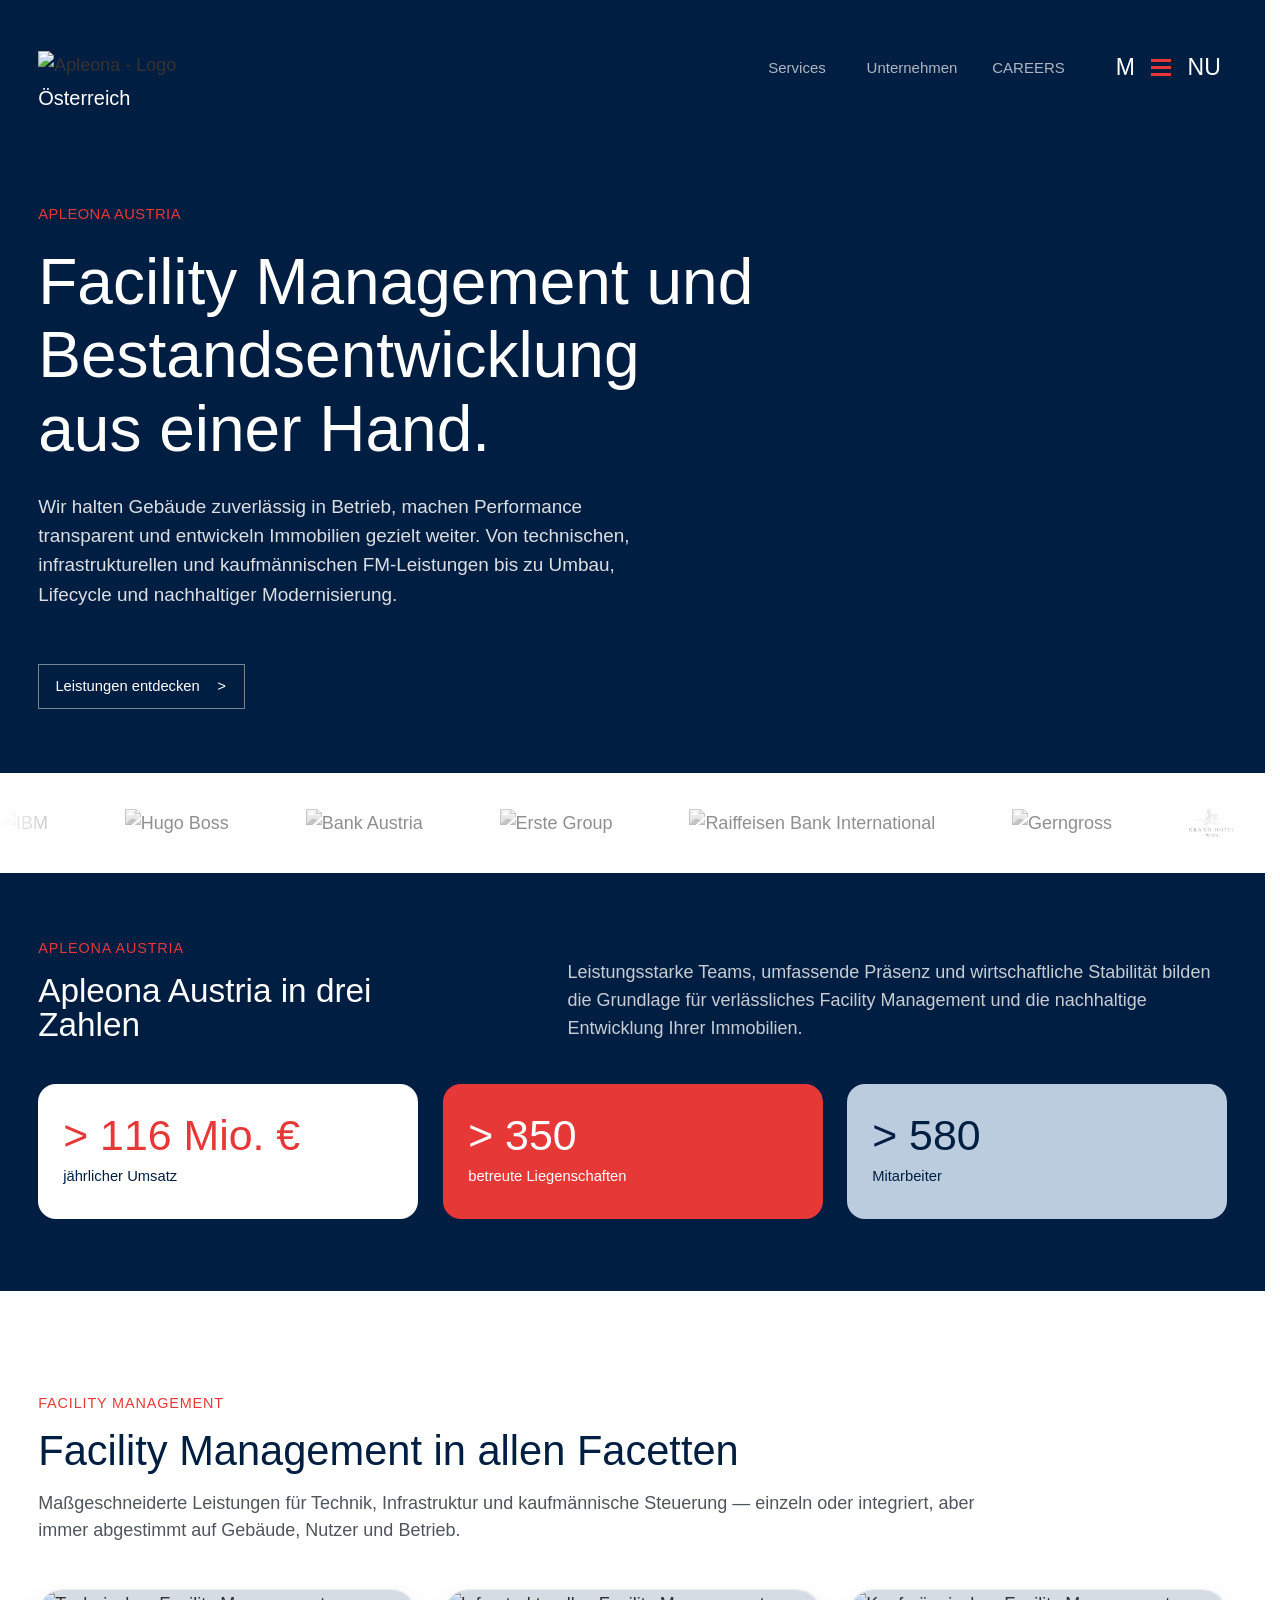
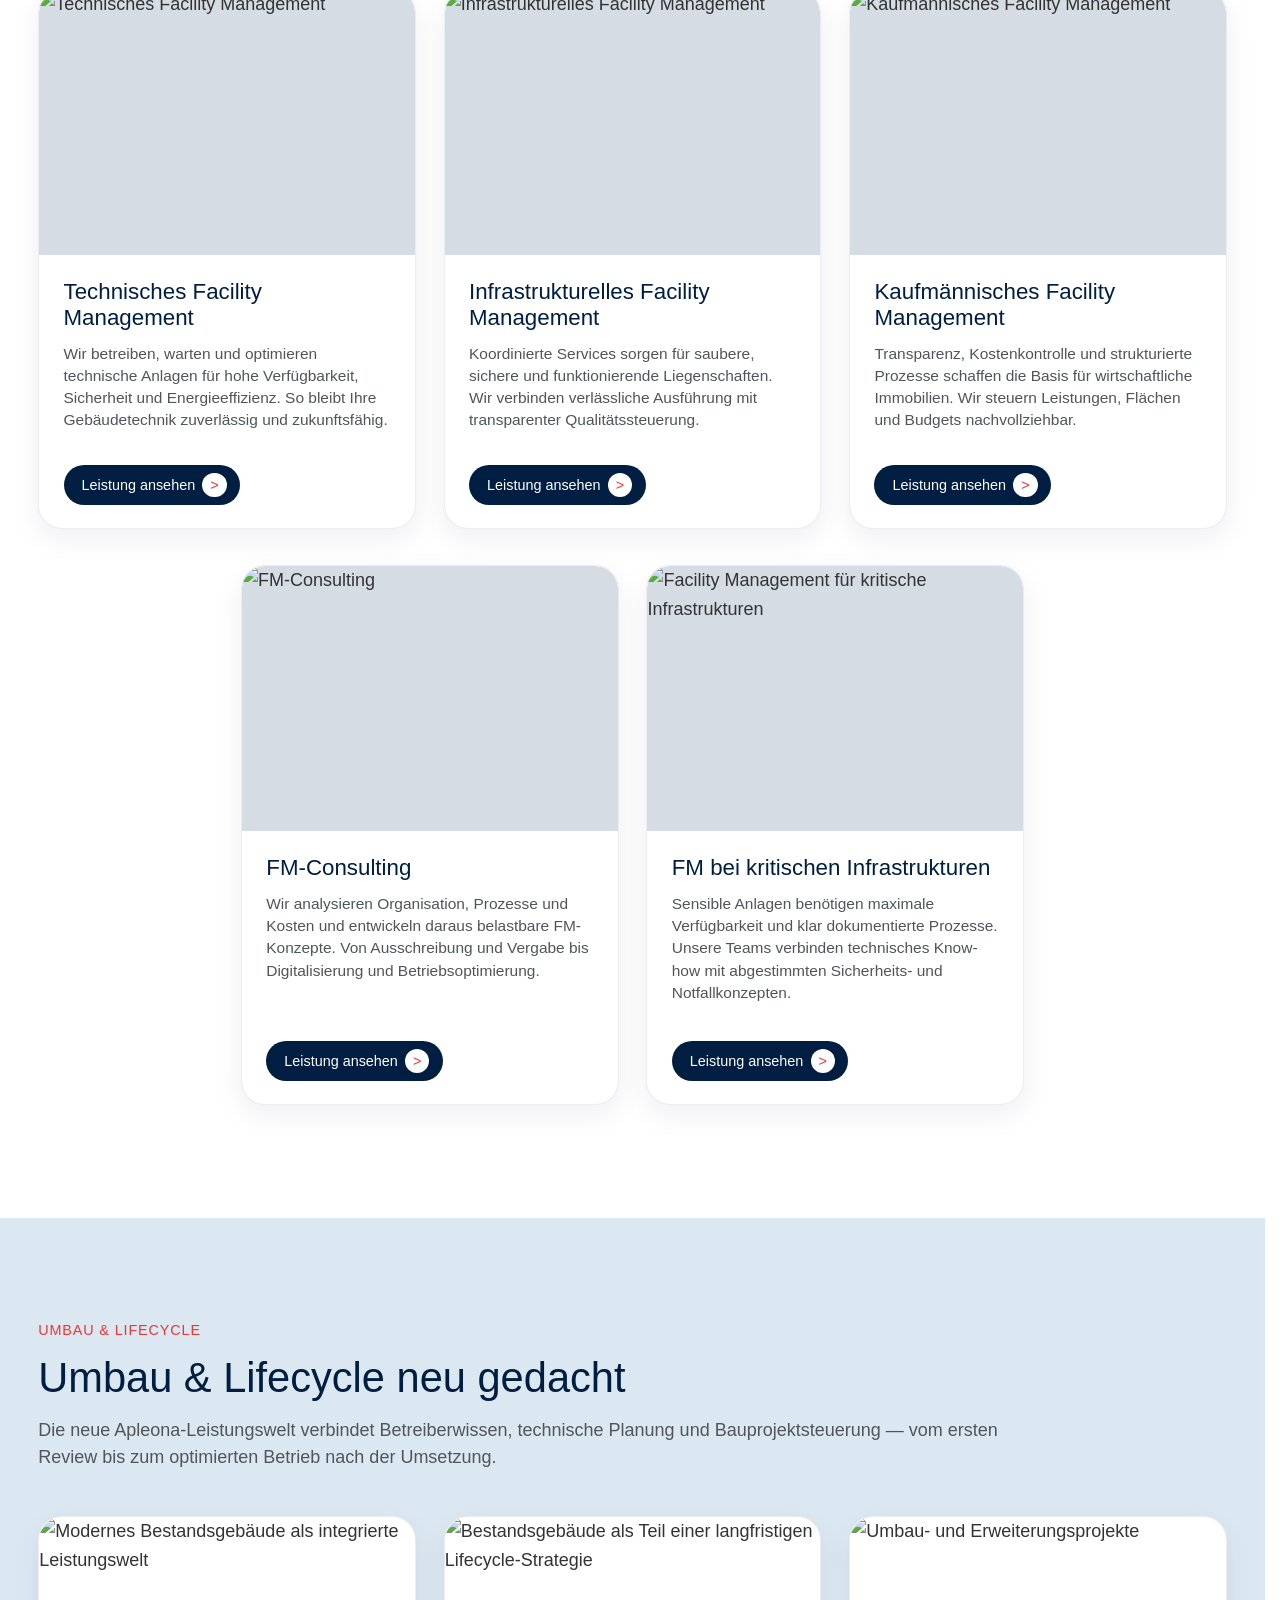
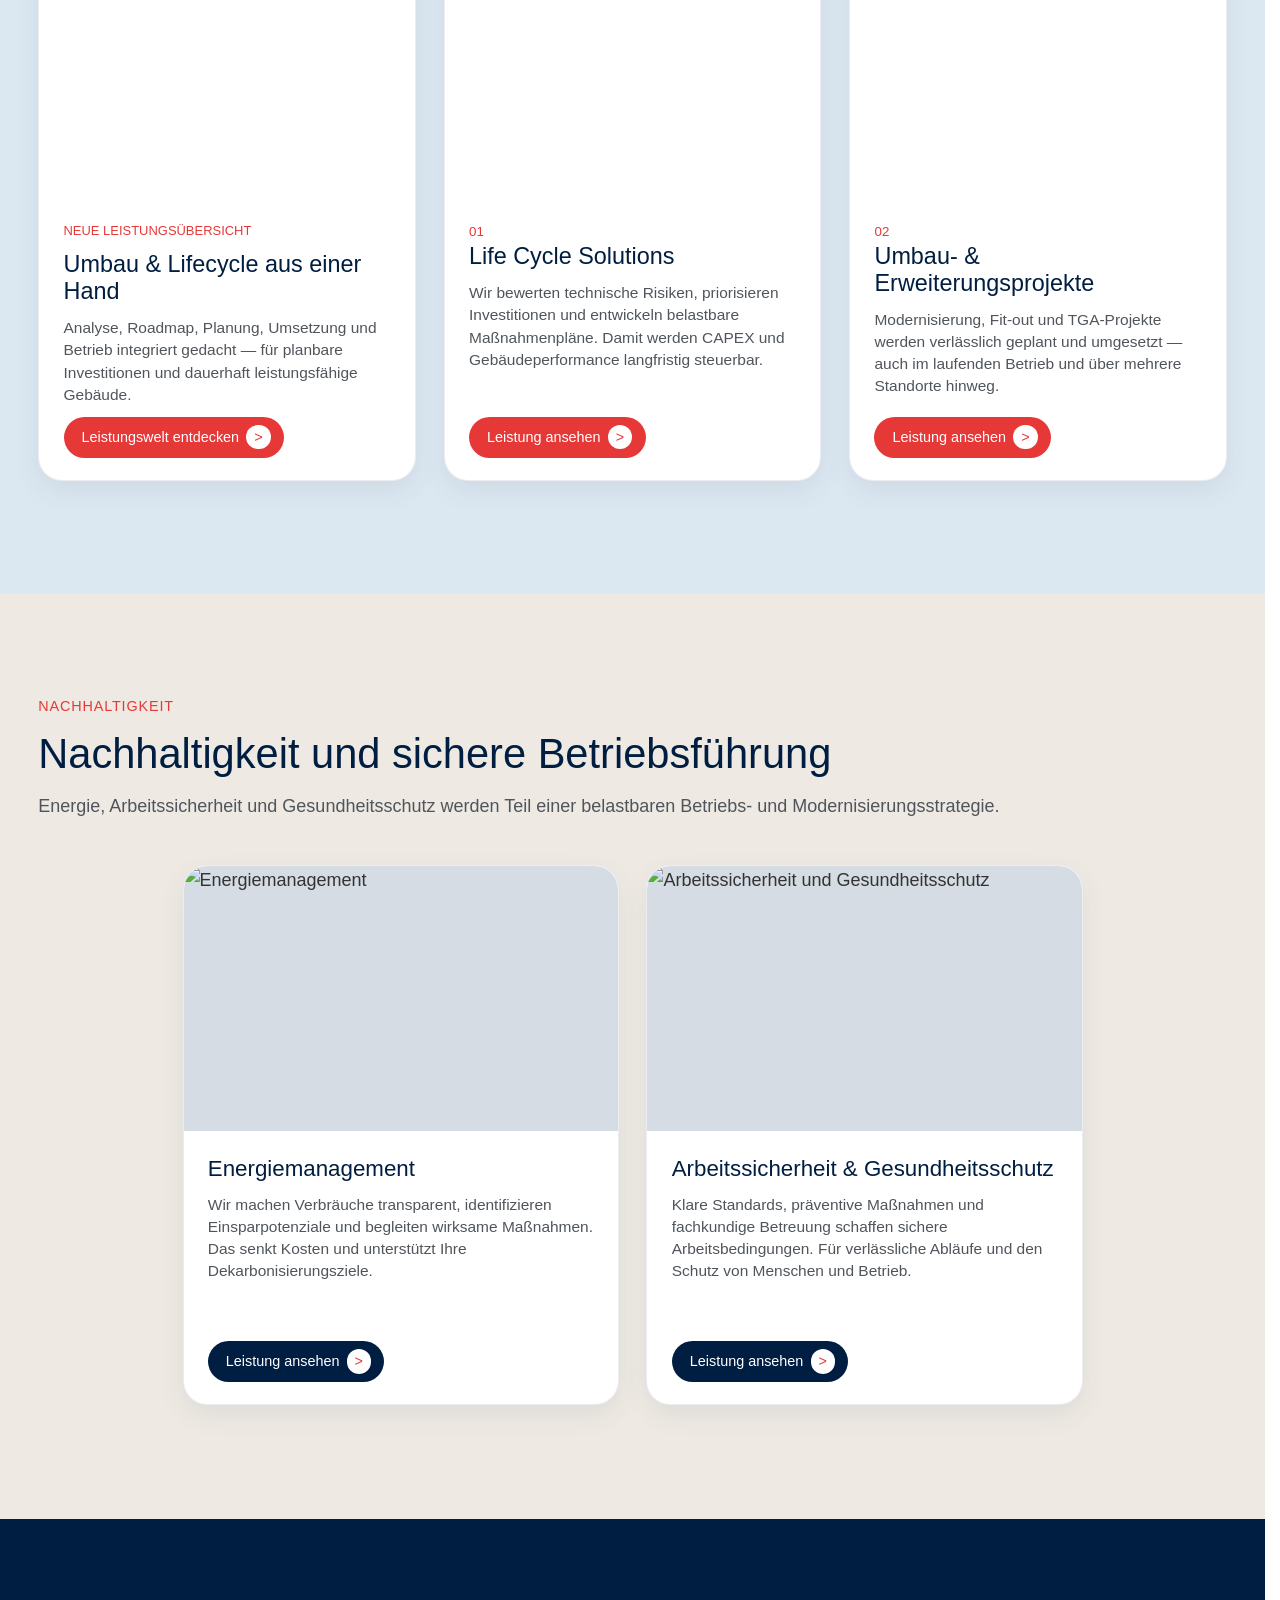
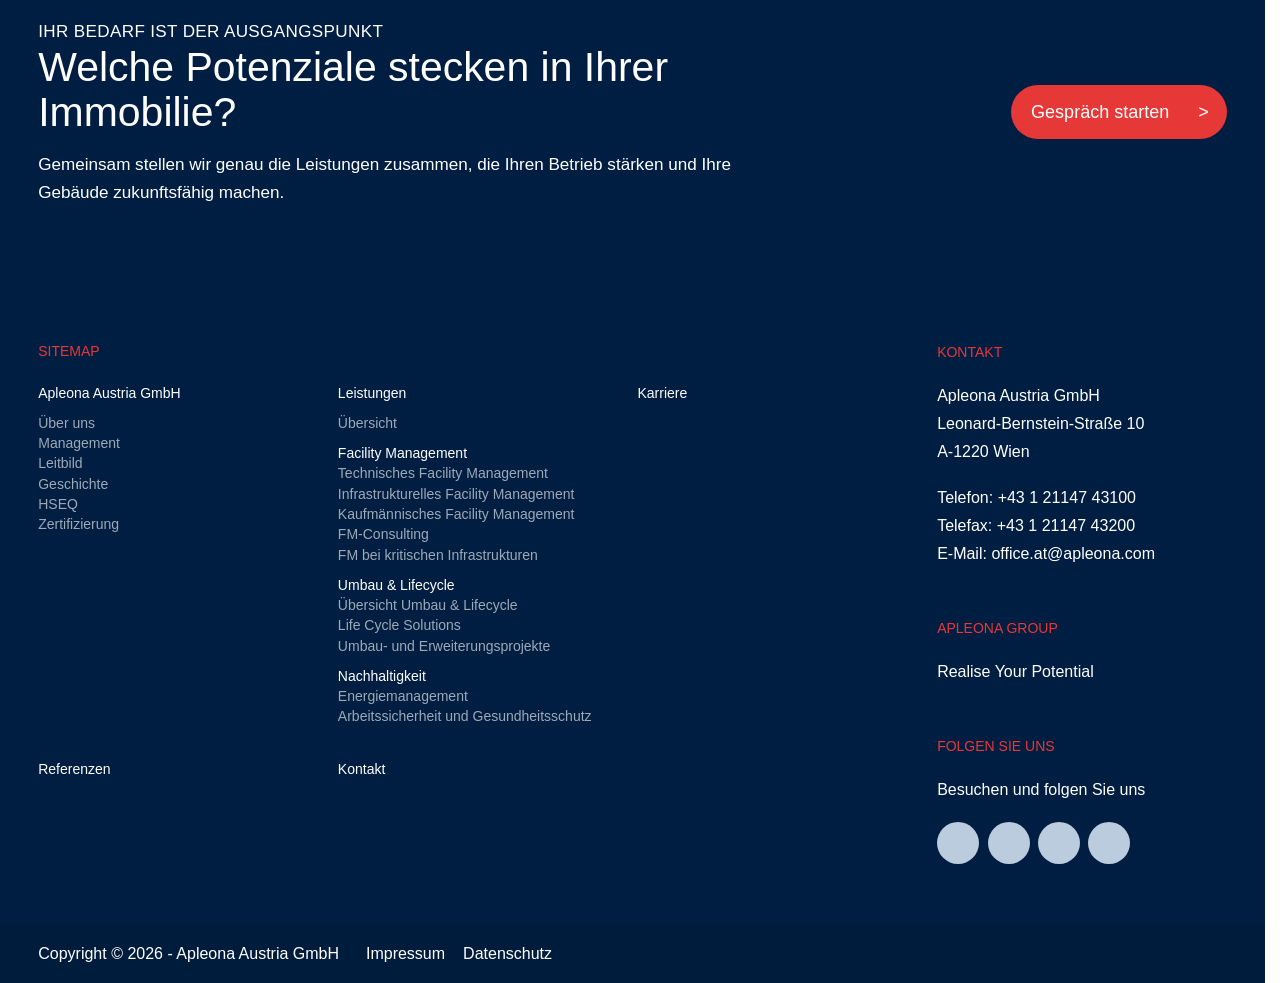
==== commit 5b72b864: "Unify header/menu toggle so the hamburger-to-X animation is continuous The flyout previously had its" ====
--- a/leistungen.html
+++ b/leistungen.html
@@ -44,24 +44,7 @@
       </div>
 
       <div class="flyout" id="flyout" aria-hidden="true">
-        <div class="flyout__bar">
-          <a class="flyout__brand" href="index.html">
-            <img
-              src="https://apleona.at/typo3conf/ext/lin_template/Resources/Public/Images/logo.svg"
-              width="223"
-              height="33"
-              alt="Apleona - Logo"
-            />
-            <span>Realising potential</span>
-          </a>
-          <button
-            class="flyout__close"
-            type="button"
-            aria-label="Menü schließen"
-          >
-            ×
-          </button>
-        </div>
+        <div class="flyout__bar"></div>
 
         <div class="flyout__inner">
           <nav class="flyout__primary" aria-label="Hauptnavigation">
@@ -515,7 +498,6 @@
       const primaryItems = document.querySelectorAll("[data-menu-panel]");
       const serviceItems = document.querySelectorAll("[data-service-panel]");
       const servicePanels = document.querySelectorAll("[data-service-panel-content]");
-      const closeButton = document.querySelector(".flyout__close");
 
       function clearServicePanels() {
         serviceItems.forEach((item) => item.classList.remove("is-active"));
@@ -533,7 +515,11 @@
         servicePanels.forEach((panel) => panel.classList.toggle("is-active", panel.dataset.servicePanelContent === panelName));
       }
 
+      let scrollPosition = 0;
+
       function openFlyout(panelName = null) {
+        scrollPosition = window.scrollY;
+        document.body.style.top = `-${scrollPosition}px`;
         document.body.classList.add("flyout-open");
         toggle.setAttribute("aria-expanded", "true");
         flyout.setAttribute("aria-hidden", "false");
@@ -542,6 +528,8 @@
 
       function closeFlyout() {
         document.body.classList.remove("flyout-open");
+        document.body.style.top = "";
+        window.scrollTo(0, scrollPosition);
         toggle.setAttribute("aria-expanded", "false");
         flyout.setAttribute("aria-hidden", "true");
       }
@@ -550,7 +538,6 @@
       targets.forEach((target) => target.addEventListener("click", () => openFlyout(target.dataset.flyoutTarget)));
       primaryItems.forEach((item) => item.addEventListener("click", () => showMenuPanel(item.dataset.menuPanel)));
       serviceItems.forEach((item) => item.addEventListener("click", () => showServicePanel(item.dataset.servicePanel)));
-      closeButton.addEventListener("click", closeFlyout);
       document.addEventListener("keydown", (event) => event.key === "Escape" && closeFlyout());
 
       const heroVideos = document.querySelectorAll(".services-hero__video-stack video");
--- a/styles.css
+++ b/styles.css
@@ -34,6 +34,7 @@
 
 html {
   font-size: 18px;
+  scrollbar-gutter: stable;
 }
 
 body {
@@ -95,6 +96,7 @@
 
 .header__logo {
   position: relative;
+  z-index: 101;
   display: inline-block;
 }
 
@@ -111,6 +113,7 @@
   font-family: "Radikal W01 Light", Arial, sans-serif;
   font-size: 1.1111111111rem;
   white-space: nowrap;
+  transition: color 0.2s ease;
 }
 
 .header__quicklinks {
@@ -128,6 +131,8 @@
 }
 
 .header__toggle {
+  position: relative;
+  z-index: 101;
   display: inline-flex;
   align-items: center;
   gap: 0.35rem;
@@ -135,6 +140,16 @@
   font-family: "Radikal W01 Regular", Arial, sans-serif;
   font-size: 1.2777777778rem;
   line-height: 1.8333333333rem;
+  transition: color 0.2s ease;
+}
+
+.flyout-open .header__toggle {
+  margin-left: auto;
+  color: var(--ap-blue);
+}
+
+.flyout-open .header__logo span {
+  color: var(--ap-ink);
 }
 
 .header__icon {
@@ -203,48 +218,29 @@
   display: block;
 }
 
-.flyout-open .header__quicklinks,
+body.flyout-open {
+  position: fixed;
+  width: 100%;
+  overflow: hidden;
+}
+
+.flyout-open .header__quicklinks {
+  display: none;
+}
+
 .flyout-open .main,
 .flyout-open .footer {
-  display: none;
+  visibility: hidden;
 }
 
 .flyout__bar {
-  width: min(88vw, 1460px);
+  width: min(92.857vw, 1190px);
   margin: 0 auto;
-  padding: 3.7rem 0 3.15rem;
-  display: flex;
-  align-items: flex-start;
-  justify-content: space-between;
-}
-
-.flyout__brand {
-  display: inline-flex;
-  flex-direction: column;
-}
-
-.flyout__brand img {
-  width: 236px;
-  height: auto;
-}
-
-.flyout__brand span {
-  margin-top: 0.05rem;
-  color: var(--ap-blue);
-  font-family: "Radikal W01 Regular", Arial, sans-serif;
-  font-size: 1.25rem;
-  line-height: 1.1;
-}
-
-.flyout__close {
-  color: var(--ap-red);
-  font-family: Arial, sans-serif;
-  font-size: 2.6rem;
-  line-height: 1;
+  padding: 3.7rem 0 5.5rem;
 }
 
 .flyout__inner {
-  width: min(88vw, 1460px);
+  width: min(92.857vw, 1190px);
   min-height: calc(100vh - 180px);
   margin: 0 auto;
   display: grid;
@@ -1363,7 +1359,6 @@
   line-height: 1.55;
 }
 
-.services-hero__copy > a,
 .services-cta__grid > a {
   position: relative;
   display: inline-flex;
@@ -1377,6 +1372,21 @@
   font-family: "Radikal W01 Regular", Arial, sans-serif;
 }
 
+.services-hero__copy > a {
+  position: relative;
+  display: inline-flex;
+  min-height: 2.35rem;
+  align-items: center;
+  margin-top: 2rem;
+  padding: 0.55rem 2.45rem 0.55rem 0.9rem;
+  border: 1px solid rgba(255, 255, 255, 0.45);
+  background: transparent;
+  color: var(--ap-white);
+  font-family: "Radikal W01 Regular", Arial, sans-serif;
+  font-size: 0.82rem;
+  transition: border-color 0.25s ease, background 0.25s ease;
+}
+
 .services-hero__copy > a::after,
 .services-cta__grid > a::after {
   position: absolute;
@@ -1385,13 +1395,14 @@
 }
 
 .services-hero__copy > a:hover {
-  background: var(--ap-red);
+  border-color: rgba(255, 255, 255, 0.8);
+  background: rgba(255, 255, 255, 0.08);
   color: var(--ap-white);
 }
 
 .client-logos {
   overflow: hidden;
-  padding: 3.4rem 0;
+  padding: 2rem 0;
   background: var(--ap-white);
   -webkit-mask-image: linear-gradient(90deg, transparent, #000 8%, #000 92%, transparent);
   mask-image: linear-gradient(90deg, transparent, #000 8%, #000 92%, transparent);
@@ -1412,7 +1423,7 @@
 }
 
 .client-logos__group img {
-  height: clamp(1.7rem, 3vw, 2.4rem);
+  height: clamp(1.3rem, 2.2vw, 1.8rem);
   width: auto;
   filter: grayscale(1) opacity(0.55);
   transition: filter 0.25s ease;
@@ -1941,24 +1952,10 @@
   }
 
   .flyout__bar {
-    width: calc(100vw - 2rem);
-    padding: 1.7rem 0 1.1rem;
-  }
-
-  .flyout__brand img {
-    width: 170px;
-  }
-
-  .flyout__brand span {
-    font-size: 1rem;
-  }
-
-  .flyout__close {
-    font-size: 2.1rem;
+    padding: 1.7rem 0 4rem;
   }
 
   .flyout__inner {
-    width: calc(100vw - 2rem);
     min-height: calc(100vh - 116px);
     row-gap: 1.4rem;
     padding-bottom: 7.5rem;
